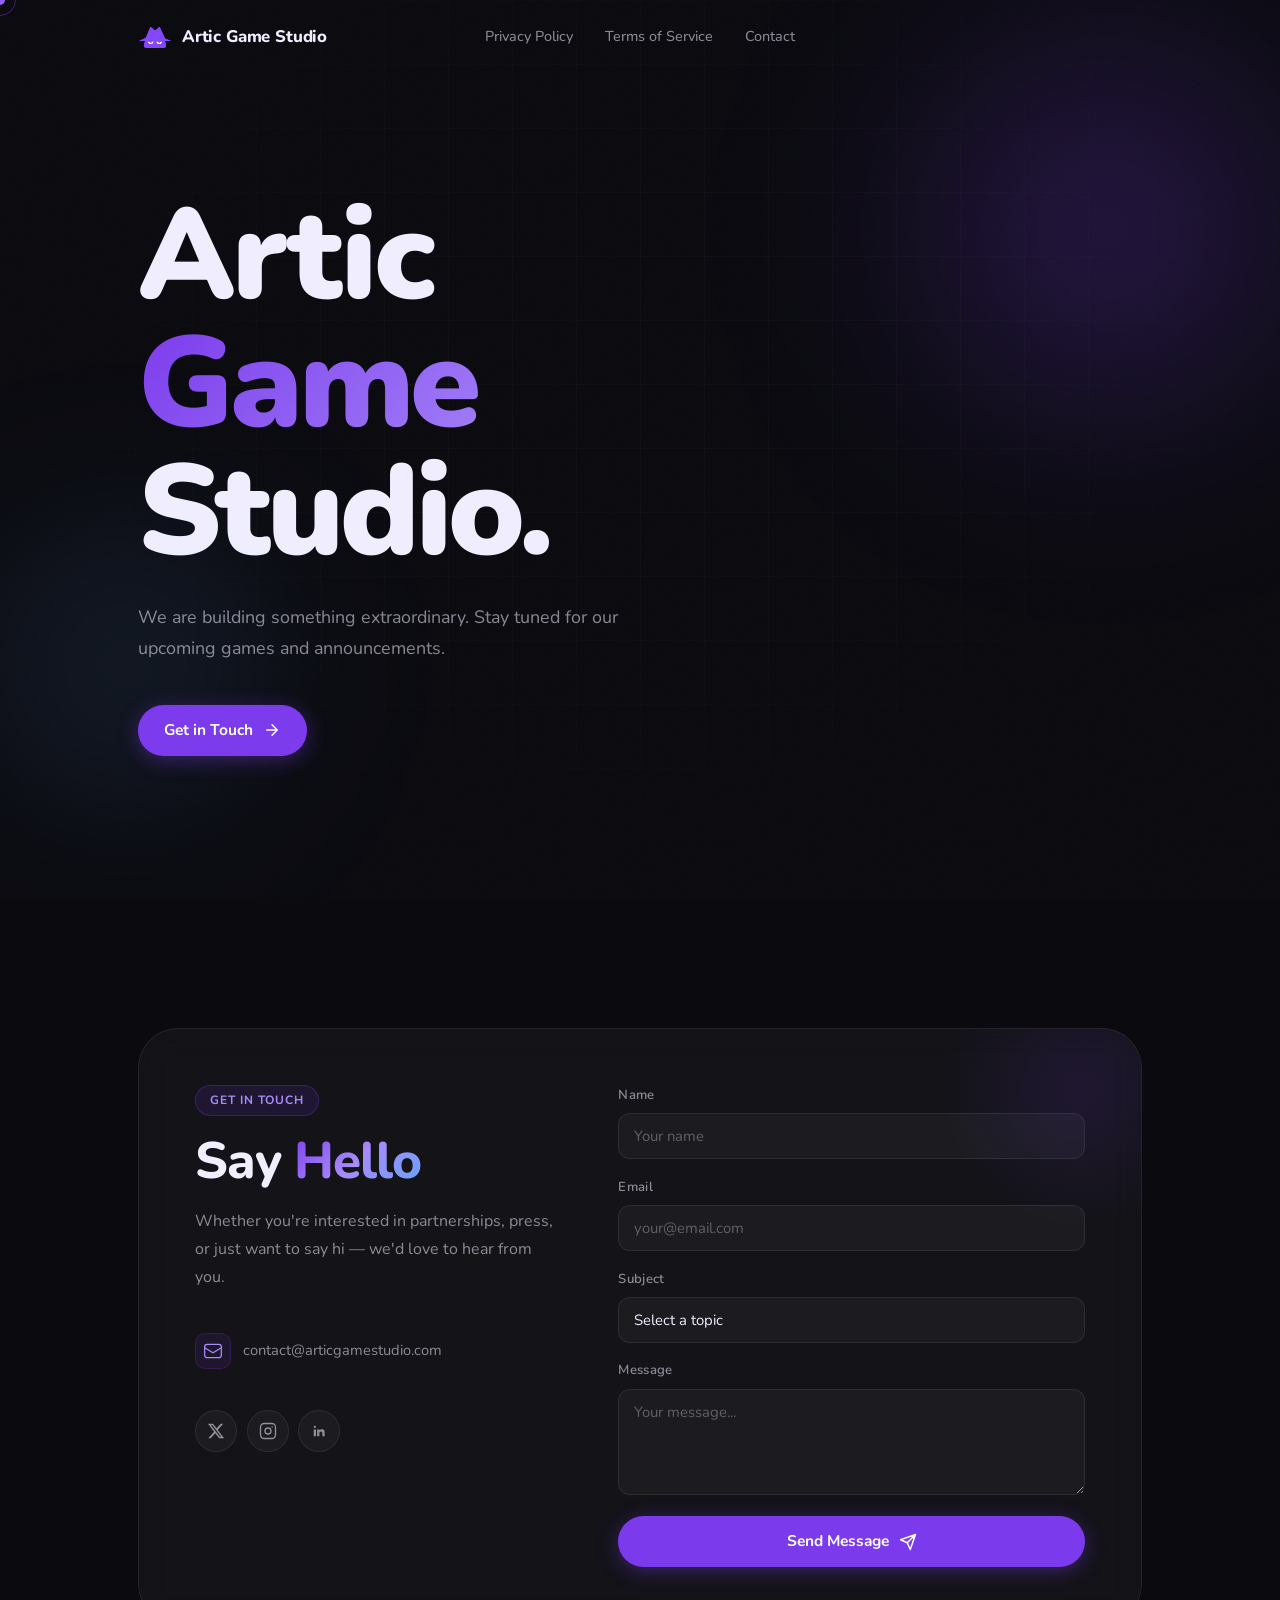
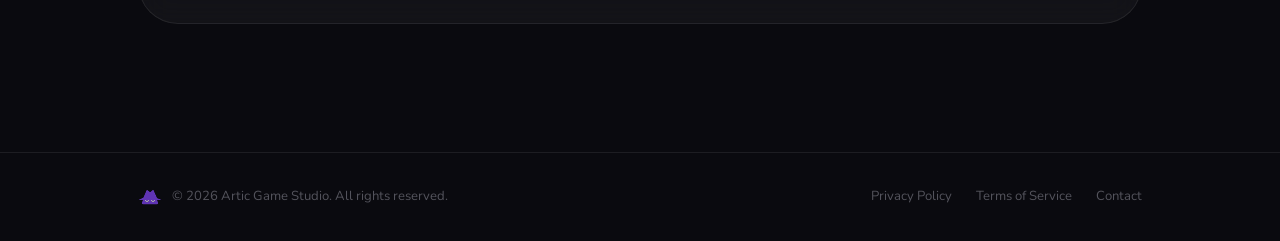
==== index.html @ 311f7f5f "Initial commit" ====
<!DOCTYPE html>
<html lang="en">
<head>
  <meta charset="UTF-8" />
  <meta name="viewport" content="width=device-width, initial-scale=1.0, maximum-scale=1.0" />
  <meta name="description" content="Artic Game Studio — Mobile gaming studio. Get in touch with us." />
  <meta name="theme-color" content="#0a0a0f" />
  <title>Artic Game Studio</title>
  <link rel="icon" type="image/svg+xml" href="logo.svg" />
  <link rel="preconnect" href="https://fonts.googleapis.com" />
  <link rel="preconnect" href="https://fonts.gstatic.com" crossorigin />
  <link href="https://fonts.googleapis.com/css2?family=Nunito:wght@400;500;600;700;800;900&display=swap" rel="stylesheet" />
  <link rel="stylesheet" href="styles.css" />
</head>
<body>

<div class="noise-overlay" aria-hidden="true"></div>
<div class="custom-cursor" id="cursor" aria-hidden="true"></div>
<div class="custom-cursor-follower" id="cursorFollower" aria-hidden="true"></div>

<!-- NAV -->
<nav class="nav" id="nav" role="navigation" aria-label="Main navigation">
  <div class="nav-inner">
    <a href="#" class="nav-logo" aria-label="Artic Game Studio">
      <img src="logo.svg" alt="Artic Game Studio Logo" class="nav-logo-img" />
      <span class="nav-logo-text">Artic Game Studio</span>
    </a>
    <div class="nav-center">
      <a href="privacy.html" class="nav-link" id="nav-privacy-link">Privacy Policy</a>
      <a href="terms.html" class="nav-link" id="nav-terms-link">Terms of Service</a>
      <a href="#contact" class="nav-link" id="nav-contact-link">Contact</a>
    </div>
  </div>
</nav>

<!-- HERO -->
<section class="hero" id="hero" aria-label="Hero">
  <div class="hero-bg" aria-hidden="true">
    <div class="orb orb-1"></div>
    <div class="orb orb-2"></div>
    <div class="grid-lines"></div>
  </div>
  <div class="hero-content">

    <h1 class="hero-title" id="hero-title">
      <span class="line">Artic</span>
      <span class="line gradient-text">Game</span>
      <span class="line">Studio.</span>
    </h1>
    <p class="hero-desc" id="hero-desc">
      We are building something extraordinary. Stay tuned for our upcoming games and announcements.
    </p>
    <div class="hero-actions" id="hero-actions">
      <a href="#contact" class="btn-primary" id="hero-contact-btn">
        <span>Get in Touch</span>
        <svg width="18" height="18" viewBox="0 0 24 24" fill="none" aria-hidden="true"><path d="M5 12H19M12 5l7 7-7 7" stroke="currentColor" stroke-width="2" stroke-linecap="round" stroke-linejoin="round"/></svg>
      </a>
    </div>
  </div>
</section>

<!-- CONTACT -->
<section class="contact-section" id="contact" aria-label="Contact">
  <div class="container">
    <div class="contact-glass reveal">
      <div class="contact-left">
        <div class="section-tag">Get in Touch</div>
        <h2 class="section-title">Say <span class="gradient-text">Hello</span></h2>
        <p class="contact-desc">
          Whether you're interested in partnerships, press, or just want to say hi — we'd love to hear from you.
        </p>
        <div class="contact-info">
          <a class="contact-item" href="mailto:contact@articgamestudio.com" id="contact-email">
            <span class="contact-icon" aria-hidden="true">
              <svg width="20" height="20" viewBox="0 0 24 24" fill="none"><rect x="2" y="4" width="20" height="16" rx="3" stroke="currentColor" stroke-width="1.5"/><path d="M2 8l10 6 10-6" stroke="currentColor" stroke-width="1.5" stroke-linecap="round"/></svg>
            </span>
            contact@articgamestudio.com
          </a>

        </div>
        <div class="social-links">
          <a href="#" class="social-btn" id="social-twitter" aria-label="X / Twitter">
            <svg width="18" height="18" viewBox="0 0 24 24" fill="currentColor"><path d="M18.244 2.25h3.308l-7.227 8.26 8.502 11.24H16.17l-5.214-6.817L4.99 21.75H1.68l7.73-8.835L1.254 2.25H8.08l4.713 6.231zm-1.161 17.52h1.833L7.084 4.126H5.117z"/></svg>
          </a>
          <a href="#" class="social-btn" id="social-instagram" aria-label="Instagram">
            <svg width="18" height="18" viewBox="0 0 24 24" fill="none" stroke="currentColor" stroke-width="1.8"><rect x="2" y="2" width="20" height="20" rx="5"/><circle cx="12" cy="12" r="4"/><circle cx="17.5" cy="6.5" r="1" fill="currentColor" stroke="none"/></svg>
          </a>
          <a href="#" class="social-btn" id="social-linkedin" aria-label="LinkedIn">
            <svg width="18" height="18" viewBox="0 0 24 24" fill="currentColor"><path d="M6.5 8a1.5 1.5 0 100-3 1.5 1.5 0 000 3zM5 10h3v9H5v-9zm5.5 0H13v1.3c.4-.7 1.4-1.5 3-1.5 3.2 0 3.5 2.1 3.5 4.8V19h-3v-4c0-1-.4-2.5-2-2.5-1.8 0-2 1.4-2 2.4V19h-3v-9z"/></svg>
          </a>
        </div>
      </div>

      <form class="contact-form" id="contactForm" novalidate>
        <div class="form-group">
          <label for="form-name">Name</label>
          <input type="text" id="form-name" name="name" placeholder="Your name" autocomplete="name" required />
        </div>
        <div class="form-group">
          <label for="form-email">Email</label>
          <input type="email" id="form-email" name="email" placeholder="your@email.com" autocomplete="email" required />
        </div>
        <div class="form-group">
          <label for="form-subject">Subject</label>
          <select id="form-subject" name="subject" required>
            <option value="">Select a topic</option>
            <option value="partnership">Partnership</option>
            <option value="press">Press & Media</option>
            <option value="careers">Careers</option>
            <option value="other">Other</option>
          </select>
        </div>
        <div class="form-group">
          <label for="form-message">Message</label>
          <textarea id="form-message" name="message" rows="4" placeholder="Your message..." required></textarea>
        </div>
        <button type="submit" class="btn-primary form-submit" id="form-submit-btn">
          <span>Send Message</span>
          <svg width="18" height="18" viewBox="0 0 24 24" fill="none" aria-hidden="true"><path d="M22 2L11 13M22 2L15 22l-4-9-9-4 20-7z" stroke="currentColor" stroke-width="2" stroke-linecap="round" stroke-linejoin="round"/></svg>
        </button>
        <div class="form-success" id="formSuccess" aria-live="polite" role="status">
          ✅ Message sent! We'll get back to you shortly.
        </div>
      </form>
    </div>
  </div>
</section>

<!-- FOOTER -->
<footer class="footer" role="contentinfo">
  <div class="container">
    <div class="footer-inner">
      <div class="footer-brand">
        <img src="logo.svg" alt="" class="footer-logo-img" aria-hidden="true" />
        <span>© 2026 Artic Game Studio. All rights reserved.</span>
      </div>
      <div class="footer-links">
        <a href="privacy.html" id="footer-privacy">Privacy Policy</a>
        <a href="terms.html" id="footer-terms">Terms of Service</a>
        <a href="#contact" id="footer-contact">Contact</a>
      </div>
    </div>
  </div>
</footer>

<script src="app.js"></script>
</body>
</html>
---- styles.css ----
/* =========================================
   ARTIC GAME STUDIO — MINIMAL 2026
   ========================================= */

:root {
  --purple-400: #a78bfa;
  --purple-500: #8b5cf6;
  --purple-600: #7c3aed;

  --bg-base:    #0a0a0f;
  --bg-surface: #111118;
  --bg-glass:   rgba(255,255,255,0.04);
  --bg-glass-border: rgba(255,255,255,0.08);

  --text-primary:   #f0eeff;
  --text-secondary: rgba(240,238,255,0.55);
  --text-muted:     rgba(240,238,255,0.32);

  --gradient-primary: linear-gradient(135deg, #7c3aed, #a78bfa, #60a5fa);

  --radius-sm:   12px;
  --radius-md:   20px;
  --radius-lg:   28px;
  --radius-xl:   40px;
  --radius-full: 9999px;

  --transition: 0.25s cubic-bezier(0.4, 0, 0.2, 1);

  --font-display: 'Nunito', sans-serif;
  --font-body:    'Nunito', sans-serif;
}

/* --- RESET --- */
*, *::before, *::after { box-sizing: border-box; margin: 0; padding: 0; }
html { scroll-behavior: smooth; -webkit-text-size-adjust: 100%; }
body {
  background: var(--bg-base);
  color: var(--text-primary);
  font-family: var(--font-body);
  line-height: 1.6;
  overflow-x: hidden;
  min-height: 100vh;
  opacity: 0;
  transition: opacity 0.4s ease;
}
body.loaded { opacity: 1; }
a { text-decoration: none; color: inherit; }
img { max-width: 100%; display: block; }
button { cursor: pointer; border: none; background: none; font: inherit; }

/* --- NOISE --- */
.noise-overlay {
  position: fixed; inset: 0; pointer-events: none; z-index: 1000;
  opacity: 0.025;
  background-image: url("data:image/svg+xml,%3Csvg viewBox='0 0 256 256' xmlns='http://www.w3.org/2000/svg'%3E%3Cfilter id='n'%3E%3CfeTurbulence type='fractalNoise' baseFrequency='0.9' numOctaves='4' stitchTiles='stitch'/%3E%3C/filter%3E%3Crect width='100%25' height='100%25' filter='url(%23n)'/%3E%3C/svg%3E");
  background-size: 256px 256px;
}

/* --- CURSOR --- */
@media (pointer: fine) {
  .custom-cursor {
    width: 10px; height: 10px;
    background: var(--purple-500); border-radius: 50%;
    position: fixed; pointer-events: none; z-index: 9999;
    transform: translate(-50%, -50%);
    transition: width .2s, height .2s;
    mix-blend-mode: screen;
  }
  .custom-cursor-follower {
    width: 32px; height: 32px;
    border: 1.5px solid rgba(124,58,237,0.45); border-radius: 50%;
    position: fixed; pointer-events: none; z-index: 9998;
    transform: translate(-50%, -50%);
    transition: all 0.1s ease;
  }
  body.cursor-hover .custom-cursor { width: 18px; height: 18px; }
  body.cursor-hover .custom-cursor-follower { width: 48px; height: 48px; border-color: var(--purple-400); }
}
@media (pointer: coarse) {
  .custom-cursor, .custom-cursor-follower { display: none; }
}

/* --- UTILITIES --- */
.container { max-width: 1100px; margin: 0 auto; padding: 0 clamp(1.25rem, 5vw, 3rem); }

.gradient-text {
  background: var(--gradient-primary);
  -webkit-background-clip: text; background-clip: text;
  -webkit-text-fill-color: transparent;
}

.section-tag {
  display: inline-flex; align-items: center; gap: 8px;
  padding: 5px 14px;
  background: rgba(124,58,237,0.12);
  border: 1px solid rgba(124,58,237,0.28);
  border-radius: var(--radius-full);
  font-size: 0.75rem; font-family: var(--font-body); font-weight: 700;
  letter-spacing: 0.08em; text-transform: uppercase; color: var(--purple-400);
  margin-bottom: 1rem;
}

.section-title {
  font-family: var(--font-display);
  font-size: clamp(2rem, 5vw, 3.2rem);
  font-weight: 800; line-height: 1.15;
  letter-spacing: -0.02em;
  margin-bottom: 1rem;
}

.reveal {
  opacity: 0; transform: translateY(32px);
  transition: opacity 0.7s ease, transform 0.7s ease;
}
.reveal.visible { opacity: 1; transform: translateY(0); }

/* --- BUTTONS --- */
.btn-primary {
  display: inline-flex; align-items: center; gap: 10px;
  padding: 13px 26px;
  background: var(--purple-600); color: #fff;
  border-radius: var(--radius-full);
  font-family: var(--font-display); font-weight: 700; font-size: 0.97rem;
  transition: all var(--transition);
  box-shadow: 0 4px 20px rgba(124,58,237,0.38);
  position: relative; overflow: hidden;
}
.btn-primary::before {
  content: ''; position: absolute; inset: 0;
  background: linear-gradient(135deg, rgba(255,255,255,0.12) 0%, transparent 60%);
  opacity: 0; transition: opacity var(--transition);
}
.btn-primary:hover {
  transform: translateY(-2px);
  box-shadow: 0 8px 28px rgba(124,58,237,0.52);
}
.btn-primary:hover::before { opacity: 1; }

/* =========================================
   NAVIGATION
   ========================================= */
.nav {
  position: fixed; top: 0; left: 0; right: 0; z-index: 500;
  transition: background 0.4s, border-color 0.4s;
}
.nav.scrolled {
  background: rgba(10,10,15,0.88);
  backdrop-filter: blur(24px); -webkit-backdrop-filter: blur(24px);
  border-bottom: 1px solid var(--bg-glass-border);
}
.nav-inner {
  max-width: 1100px; margin: 0 auto;
  padding: 1.25rem clamp(1.25rem, 5vw, 3rem);
  display: flex; align-items: center;
  position: relative;
}
.nav-logo { display: flex; align-items: center; gap: 10px; }
.nav-logo-img { width: 34px; height: 34px; }
.nav-logo-text {
  font-family: var(--font-display); font-weight: 800;
  font-size: 1.05rem; letter-spacing: -0.01em;
}
/* Links absolutely centered in the nav bar */
.nav-center {
  position: absolute;
  left: 50%; transform: translateX(-50%);
  display: flex; align-items: center; gap: 2rem;
}
.nav-link {
  font-size: 0.9rem; font-weight: 500; color: var(--text-secondary);
  transition: color var(--transition);
  position: relative; white-space: nowrap;
}
.nav-link::after {
  content: ''; position: absolute; bottom: -3px; left: 0;
  width: 0; height: 2px;
  background: var(--gradient-primary); border-radius: 2px;
  transition: width var(--transition);
}
.nav-link:hover { color: var(--text-primary); }
.nav-link:hover::after { width: 100%; }

@media (max-width: 640px) {
  .nav-center { gap: 1.1rem; }
  .nav-link { font-size: 0.78rem; }
  .nav-logo-text { display: none; }
}

/* =========================================
   HERO
   ========================================= */
.hero {
  min-height: 100svh;
  display: flex; align-items: center;
  position: relative; overflow: hidden;
  padding: 8rem 0 5rem;
}
.hero-bg { position: absolute; inset: 0; pointer-events: none; }

.orb {
  position: absolute; border-radius: 50%;
  filter: blur(90px); animation: float 9s ease-in-out infinite;
}
.orb-1 {
  width: clamp(280px, 45vw, 550px); height: clamp(280px, 45vw, 550px);
  background: radial-gradient(circle, rgba(124,58,237,0.3) 0%, transparent 70%);
  top: -5%; right: -8%;
}
.orb-2 {
  width: clamp(200px, 30vw, 380px); height: clamp(200px, 30vw, 380px);
  background: radial-gradient(circle, rgba(96,165,250,0.18) 0%, transparent 70%);
  bottom: 5%; left: -5%; animation-delay: -4s;
}
.grid-lines {
  position: absolute; inset: 0;
  background-image:
    linear-gradient(rgba(255,255,255,0.022) 1px, transparent 1px),
    linear-gradient(90deg, rgba(255,255,255,0.022) 1px, transparent 1px);
  background-size: 64px 64px;
  mask-image: radial-gradient(ellipse at 50% 40%, black 25%, transparent 75%);
}
@keyframes float {
  0%, 100% { transform: translateY(0) scale(1); }
  50% { transform: translateY(-28px) scale(1.04); }
}

.hero-content {
  position: relative; z-index: 2;
  width: 100%; max-width: 1100px; margin: 0 auto;
  padding: 0 clamp(1.25rem, 5vw, 3rem);
}

.hero-badge {
  display: inline-flex; align-items: center; gap: 9px;
  padding: 7px 16px;
  background: rgba(124,58,237,0.1);
  border: 1px solid rgba(124,58,237,0.22);
  border-radius: var(--radius-full);
  font-size: 0.8rem; font-weight: 600; color: var(--purple-400);
  letter-spacing: 0.05em; margin-bottom: 2rem;
  opacity: 0; transform: translateY(16px);
  animation: fadeUp 0.7s ease 0.2s forwards;
}
.badge-dot {
  width: 7px; height: 7px; background: var(--purple-400);
  border-radius: 50%; animation: pulse 2.2s ease infinite;
}
@keyframes pulse {
  0%, 100% { opacity: 1; transform: scale(1); }
  50% { opacity: 0.4; transform: scale(1.4); }
}

.hero-title {
  font-family: var(--font-display);
  font-size: clamp(3.8rem, 11vw, 8rem);
  font-weight: 900; line-height: 1.0;
  letter-spacing: -0.03em;
  margin-bottom: 1.6rem;
  display: flex; flex-direction: column;
}
.hero-title .line {
  display: block; opacity: 0; transform: translateY(36px);
}
.hero-title .line:nth-child(1) { animation: fadeUp 0.7s ease 0.35s forwards; }
.hero-title .line:nth-child(2) { animation: fadeUp 0.7s ease 0.5s forwards; }
.hero-title .line:nth-child(3) { animation: fadeUp 0.7s ease 0.65s forwards; }

.hero-desc {
  max-width: 500px; color: var(--text-secondary);
  font-size: clamp(0.95rem, 2.3vw, 1.12rem); line-height: 1.75;
  margin-bottom: 2.5rem;
  opacity: 0; transform: translateY(16px);
  animation: fadeUp 0.7s ease 0.8s forwards;
}

.hero-actions {
  opacity: 0; transform: translateY(16px);
  animation: fadeUp 0.7s ease 0.95s forwards;
}

@keyframes fadeUp { to { opacity: 1; transform: translateY(0); } }

/* =========================================
   CONTACT
   ========================================= */
.contact-section { padding: clamp(5rem, 10vw, 8rem) 0; }

.contact-glass {
  background: var(--bg-glass);
  border: 1px solid var(--bg-glass-border);
  border-radius: var(--radius-xl);
  padding: clamp(2rem, 5vw, 3.5rem);
  display: grid;
  grid-template-columns: 1fr 1.3fr;
  gap: clamp(2.5rem, 5vw, 4.5rem);
  backdrop-filter: blur(16px); -webkit-backdrop-filter: blur(16px);
  position: relative; overflow: hidden;
}
.contact-glass::before {
  content: ''; position: absolute; top: -80px; right: -80px;
  width: 280px; height: 280px;
  background: radial-gradient(circle, rgba(124,58,237,0.12), transparent 70%);
  pointer-events: none;
}

.contact-desc {
  color: var(--text-secondary);
  font-size: clamp(0.9rem, 2vw, 1rem);
  line-height: 1.75; margin-bottom: 2rem; margin-top: 0.5rem;
}

.contact-info { display: flex; flex-direction: column; gap: 0.85rem; margin-bottom: 2rem; }
.contact-item {
  display: flex; align-items: center; gap: 0.75rem;
  color: var(--text-secondary); font-size: 0.92rem;
  transition: color var(--transition);
  padding: 0.6rem 0;
}
.contact-item:hover { color: var(--purple-400); }
.contact-icon {
  display: flex; align-items: center; justify-content: center;
  width: 36px; height: 36px; flex-shrink: 0;
  background: rgba(124,58,237,0.1);
  border: 1px solid rgba(124,58,237,0.2);
  border-radius: 10px; color: var(--purple-400);
  transition: all var(--transition);
}
.contact-item:hover .contact-icon {
  background: rgba(124,58,237,0.2);
  border-color: rgba(124,58,237,0.4);
}

.social-links { display: flex; gap: 0.6rem; }
.social-btn {
  width: 42px; height: 42px; border-radius: 50%;
  background: var(--bg-glass);
  border: 1px solid var(--bg-glass-border);
  display: flex; align-items: center; justify-content: center;
  color: var(--text-secondary);
  transition: all var(--transition);
}
.social-btn:hover {
  background: rgba(124,58,237,0.12);
  border-color: rgba(124,58,237,0.35);
  color: var(--purple-400);
  transform: translateY(-2px);
}

/* Form */
.contact-form { display: flex; flex-direction: column; gap: 1.1rem; }
.form-group { display: flex; flex-direction: column; gap: 0.45rem; }
.form-group label {
  font-size: 0.82rem; font-weight: 600;
  color: var(--text-secondary); letter-spacing: 0.03em;
}
.form-group input,
.form-group select,
.form-group textarea {
  background: rgba(255,255,255,0.04);
  border: 1px solid var(--bg-glass-border);
  border-radius: var(--radius-sm);
  padding: 12px 15px; color: var(--text-primary);
  font-family: var(--font-body); font-size: 0.93rem;
  transition: all var(--transition);
  outline: none; appearance: none; -webkit-appearance: none;
}
.form-group input::placeholder,
.form-group textarea::placeholder { color: var(--text-muted); }
.form-group input:focus,
.form-group select:focus,
.form-group textarea:focus {
  border-color: var(--purple-500);
  background: rgba(124,58,237,0.06);
  box-shadow: 0 0 0 3px rgba(124,58,237,0.14);
}
.form-group select option { background: #111118; color: var(--text-primary); }
.form-group textarea { resize: vertical; min-height: 105px; }
.form-submit { width: 100%; justify-content: center; margin-top: 0.25rem; }
.form-success {
  display: none; text-align: center; padding: 11px;
  background: rgba(5,150,105,0.1);
  border: 1px solid rgba(5,150,105,0.28);
  border-radius: var(--radius-sm);
  font-size: 0.88rem; color: #34d399;
}
.form-success.show { display: block; }
.field-error { border-color: #ef4444 !important; }

/* =========================================
   FOOTER
   ========================================= */
.footer {
  background: var(--bg-base);
  border-top: 1px solid var(--bg-glass-border);
  padding: 2rem 0;
}
.footer-inner {
  display: flex; align-items: center;
  justify-content: space-between; flex-wrap: wrap; gap: 1rem;
}
.footer-brand {
  display: flex; align-items: center; gap: 10px;
}
.footer-logo-img { width: 24px; height: 24px; opacity: 0.7; }
.footer-brand span {
  font-size: 0.82rem; color: var(--text-muted);
}
.footer-links { display: flex; gap: 1.5rem; flex-wrap: wrap; }
.footer-links a {
  font-size: 0.82rem; color: var(--text-muted);
  transition: color var(--transition);
}
.footer-links a:hover { color: var(--text-secondary); }

/* =========================================
   RESPONSIVE
   ========================================= */
@media (max-width: 768px) {
  .contact-glass {
    grid-template-columns: 1fr;
    gap: 2.5rem;
    border-radius: var(--radius-lg);
  }
  .footer-inner { flex-direction: column; align-items: flex-start; }
}

@media (max-width: 480px) {
  .hero-title { font-size: clamp(3rem, 14vw, 4.5rem); }
  .contact-glass { padding: 1.75rem; border-radius: var(--radius-md); }
}
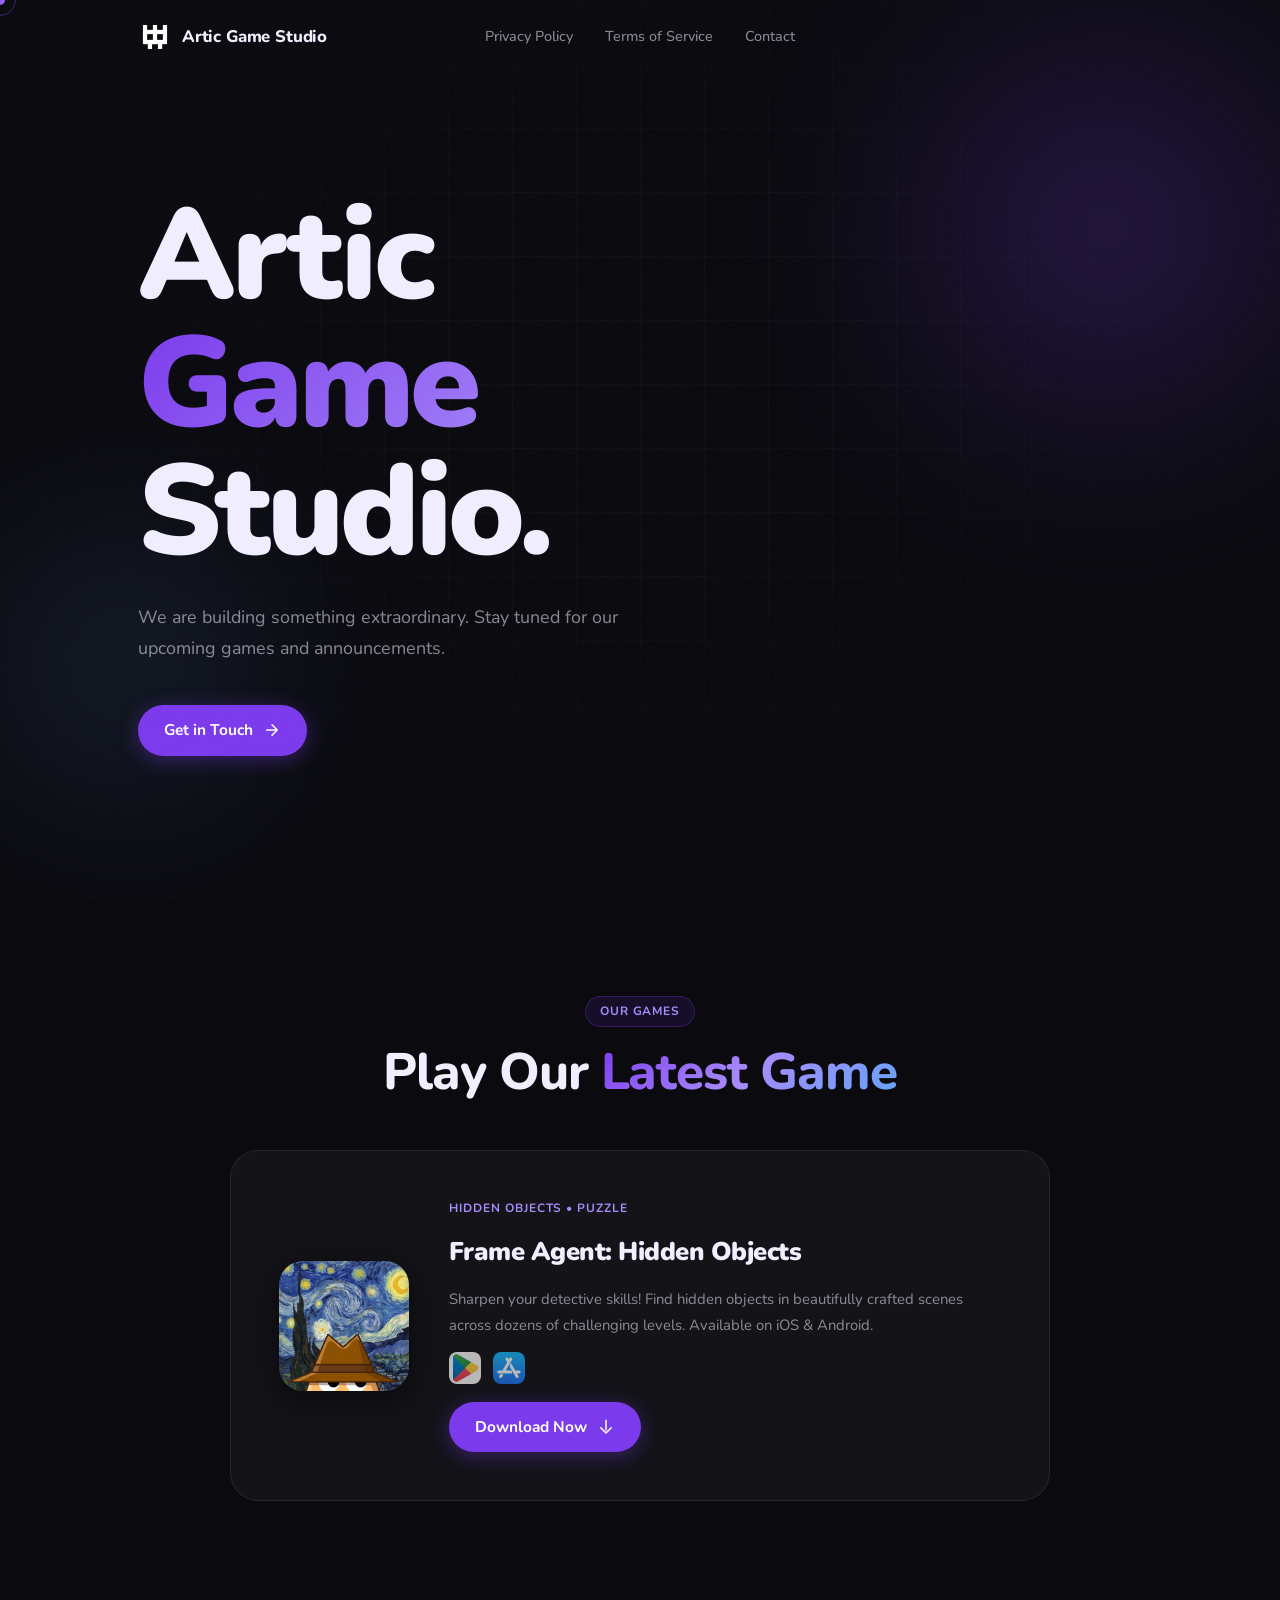
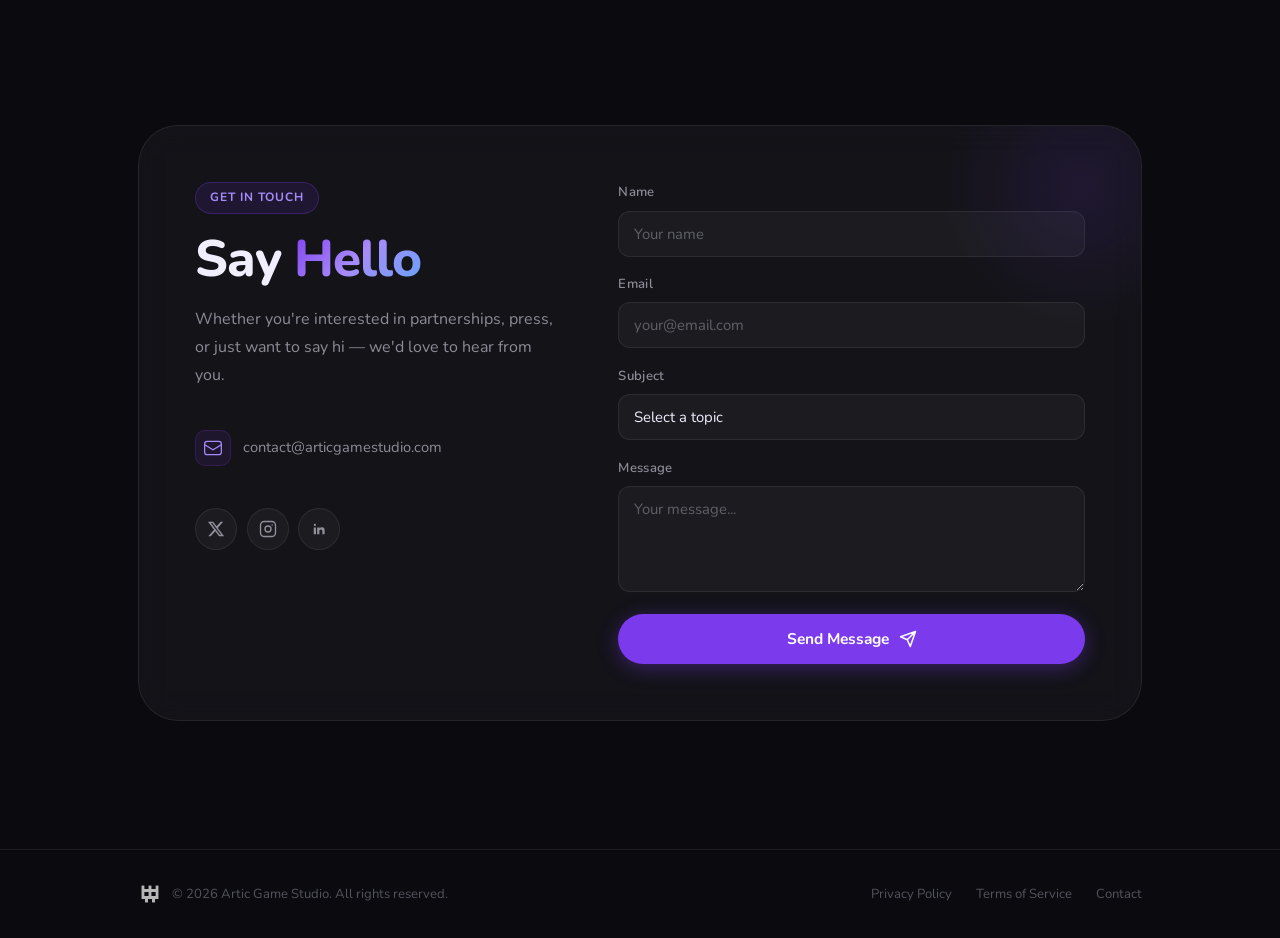
==== commit adcc8802: "feat: add games section to homepage with store download link" ====
--- a/index.html
+++ b/index.html
@@ -55,6 +55,38 @@
         <span>Get in Touch</span>
         <svg width="18" height="18" viewBox="0 0 24 24" fill="none" aria-hidden="true"><path d="M5 12H19M12 5l7 7-7 7" stroke="currentColor" stroke-width="2" stroke-linecap="round" stroke-linejoin="round"/></svg>
       </a>
+    </div>
+  </div>
+</section>
+
+<!-- GAMES -->
+<section class="games-section" id="games" aria-label="Our Games">
+  <div class="container">
+    <div class="section-header reveal" style="text-align:center;margin-bottom:3rem;">
+      <div class="section-tag">Our Games</div>
+      <h2 class="section-title">Play Our <span class="gradient-text">Latest Game</span></h2>
+    </div>
+    <div class="game-card reveal" id="game-card-frameagent">
+      <div class="game-card-inner">
+        <div class="game-card-icon-wrap">
+          <img src="images/frameagent-icon.jpg" alt="Frame Agent: Hidden Objects" class="game-card-icon" />
+        </div>
+        <div class="game-card-info">
+          <div class="game-card-tag">Hidden Objects &bull; Puzzle</div>
+          <h3 class="game-card-title">Frame Agent: Hidden Objects</h3>
+          <p class="game-card-desc">
+            Sharpen your detective skills! Find hidden objects in beautifully crafted scenes across dozens of challenging levels. Available on iOS &amp; Android.
+          </p>
+          <div class="game-card-store-badges">
+            <img src="images/googleplay-badge.jpg" alt="Google Play" class="game-store-mini-badge" />
+            <img src="images/appstore-badge.png" alt="App Store" class="game-store-mini-badge" />
+          </div>
+          <a href="frameagentstores.html" class="btn-primary game-card-btn" id="game-card-download-btn">
+            <span>Download Now</span>
+            <svg width="18" height="18" viewBox="0 0 24 24" fill="none" aria-hidden="true"><path d="M12 3v13M5 13l7 7 7-7" stroke="currentColor" stroke-width="2" stroke-linecap="round" stroke-linejoin="round"/></svg>
+          </a>
+        </div>
+      </div>
     </div>
   </div>
 </section>
--- a/styles.css
+++ b/styles.css
@@ -428,3 +428,97 @@
   .hero-title { font-size: clamp(3rem, 14vw, 4.5rem); }
   .contact-glass { padding: 1.75rem; border-radius: var(--radius-md); }
 }
+
+/* =========================================
+   GAMES SECTION
+   ========================================= */
+.games-section {
+  padding: 6rem 0;
+}
+.game-card {
+  max-width: 820px;
+  margin: 0 auto;
+  background: var(--bg-glass);
+  border: 1px solid var(--bg-glass-border);
+  border-radius: var(--radius-lg);
+  padding: clamp(2rem, 5vw, 3rem);
+  transition: border-color var(--transition), box-shadow var(--transition);
+}
+.game-card:hover {
+  border-color: rgba(124,58,237,0.35);
+  box-shadow: 0 20px 60px rgba(124,58,237,0.12);
+}
+.game-card-inner {
+  display: flex;
+  gap: 2.5rem;
+  align-items: center;
+}
+.game-card-icon-wrap {
+  flex-shrink: 0;
+}
+.game-card-icon {
+  width: 130px;
+  height: 130px;
+  border-radius: 24px;
+  object-fit: cover;
+  box-shadow: 0 8px 32px rgba(0,0,0,0.5);
+}
+.game-card-info {
+  display: flex;
+  flex-direction: column;
+  gap: 0.85rem;
+}
+.game-card-tag {
+  font-size: 0.75rem;
+  font-weight: 700;
+  letter-spacing: 0.08em;
+  text-transform: uppercase;
+  color: var(--purple-400);
+}
+.game-card-title {
+  font-family: var(--font-display);
+  font-size: clamp(1.25rem, 3vw, 1.6rem);
+  font-weight: 900;
+  letter-spacing: -0.02em;
+  color: var(--text-primary);
+}
+.game-card-desc {
+  font-size: 0.93rem;
+  color: var(--text-secondary);
+  line-height: 1.75;
+}
+.game-card-store-badges {
+  display: flex;
+  align-items: center;
+  gap: 0.75rem;
+  flex-wrap: wrap;
+}
+.game-store-mini-badge {
+  height: 32px;
+  width: auto;
+  border-radius: 8px;
+  opacity: 0.7;
+  transition: opacity var(--transition);
+}
+.game-card:hover .game-store-mini-badge {
+  opacity: 1;
+}
+.game-card-btn {
+  align-self: flex-start;
+  margin-top: 0.25rem;
+}
+@media (max-width: 600px) {
+  .game-card-inner {
+    flex-direction: column;
+    align-items: flex-start;
+    gap: 1.5rem;
+  }
+  .game-card-icon {
+    width: 90px;
+    height: 90px;
+  }
+  .game-card-btn {
+    align-self: stretch;
+    justify-content: center;
+  }
+}
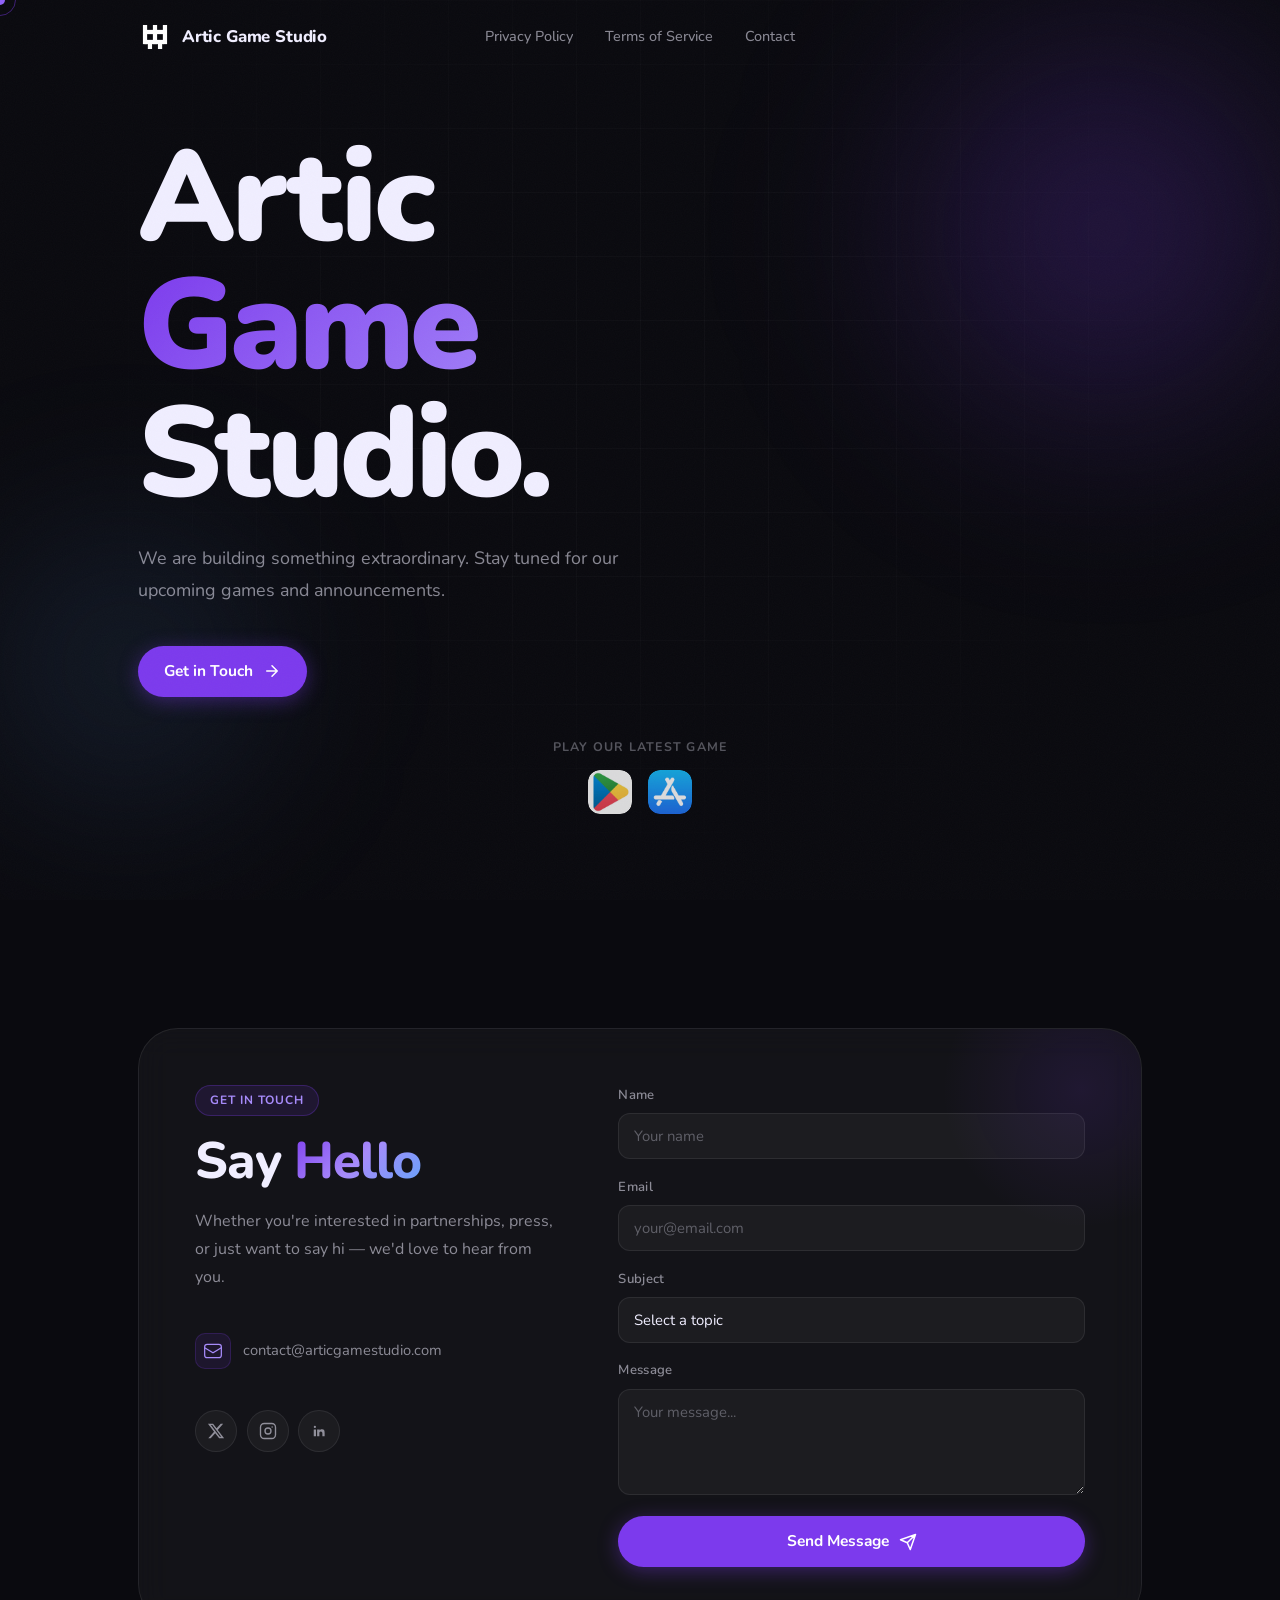
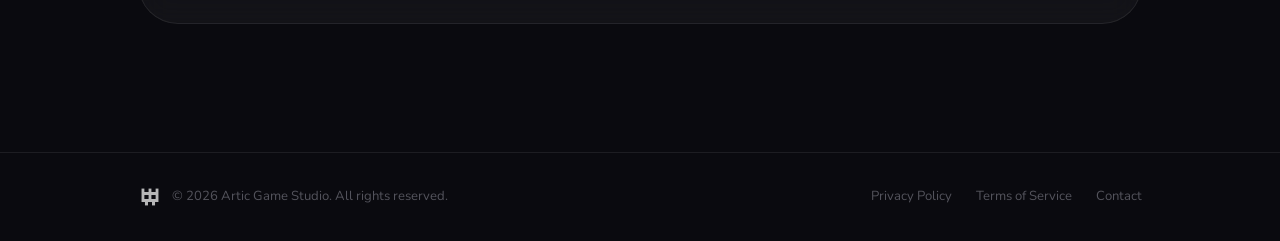
==== commit 48426445: "feat: move store download badges directly into hero section" ====
--- a/index.html
+++ b/index.html
@@ -56,40 +56,20 @@
         <svg width="18" height="18" viewBox="0 0 24 24" fill="none" aria-hidden="true"><path d="M5 12H19M12 5l7 7-7 7" stroke="currentColor" stroke-width="2" stroke-linecap="round" stroke-linejoin="round"/></svg>
       </a>
     </div>
-  </div>
-</section>
-
-<!-- GAMES -->
-<section class="games-section" id="games" aria-label="Our Games">
-  <div class="container">
-    <div class="section-header reveal" style="text-align:center;margin-bottom:3rem;">
-      <div class="section-tag">Our Games</div>
-      <h2 class="section-title">Play Our <span class="gradient-text">Latest Game</span></h2>
-    </div>
-    <div class="game-card reveal" id="game-card-frameagent">
-      <div class="game-card-inner">
-        <div class="game-card-icon-wrap">
-          <img src="images/frameagent-icon.jpg" alt="Frame Agent: Hidden Objects" class="game-card-icon" />
-        </div>
-        <div class="game-card-info">
-          <div class="game-card-tag">Hidden Objects &bull; Puzzle</div>
-          <h3 class="game-card-title">Frame Agent: Hidden Objects</h3>
-          <p class="game-card-desc">
-            Sharpen your detective skills! Find hidden objects in beautifully crafted scenes across dozens of challenging levels. Available on iOS &amp; Android.
-          </p>
-          <div class="game-card-store-badges">
-            <img src="images/googleplay-badge.jpg" alt="Google Play" class="game-store-mini-badge" />
-            <img src="images/appstore-badge.png" alt="App Store" class="game-store-mini-badge" />
-          </div>
-          <a href="frameagentstores.html" class="btn-primary game-card-btn" id="game-card-download-btn">
-            <span>Download Now</span>
-            <svg width="18" height="18" viewBox="0 0 24 24" fill="none" aria-hidden="true"><path d="M12 3v13M5 13l7 7 7-7" stroke="currentColor" stroke-width="2" stroke-linecap="round" stroke-linejoin="round"/></svg>
-          </a>
-        </div>
+    <div class="hero-store-links" id="hero-store-links" aria-label="Download our game">
+      <p class="hero-store-label">Play our latest game</p>
+      <div class="hero-store-badges">
+        <a href="frameagentstores.html" id="hero-googleplay-btn" class="hero-store-badge" aria-label="Get on Google Play">
+          <img src="images/googleplay-badge.jpg" alt="Get it on Google Play" />
+        </a>
+        <a href="frameagentstores.html" id="hero-appstore-btn" class="hero-store-badge" aria-label="Get on App Store">
+          <img src="images/appstore-badge.png" alt="Download on the App Store" />
+        </a>
       </div>
     </div>
   </div>
 </section>
+
 
 <!-- CONTACT -->
 <section class="contact-section" id="contact" aria-label="Contact">
--- a/styles.css
+++ b/styles.css
@@ -522,3 +522,49 @@
     justify-content: center;
   }
 }
+
+/* =========================================
+   HERO STORE BADGES
+   ========================================= */
+.hero-store-links {
+  margin-top: 2.5rem;
+  display: flex;
+  flex-direction: column;
+  align-items: center;
+  gap: 0.85rem;
+}
+.hero-store-label {
+  font-size: 0.78rem;
+  font-weight: 700;
+  letter-spacing: 0.1em;
+  text-transform: uppercase;
+  color: var(--text-muted);
+}
+.hero-store-badges {
+  display: flex;
+  align-items: center;
+  gap: 1rem;
+  flex-wrap: wrap;
+  justify-content: center;
+}
+.hero-store-badge {
+  display: block;
+  border-radius: 12px;
+  overflow: hidden;
+  transition: transform var(--transition), box-shadow var(--transition), opacity var(--transition);
+  opacity: 0.85;
+}
+.hero-store-badge img {
+  height: 44px;
+  width: auto;
+  display: block;
+  border-radius: 12px;
+}
+.hero-store-badge:hover {
+  opacity: 1;
+  transform: translateY(-3px);
+  box-shadow: 0 10px 30px rgba(124,58,237,0.25);
+}
+@media (max-width: 480px) {
+  .hero-store-badge img { height: 38px; }
+}
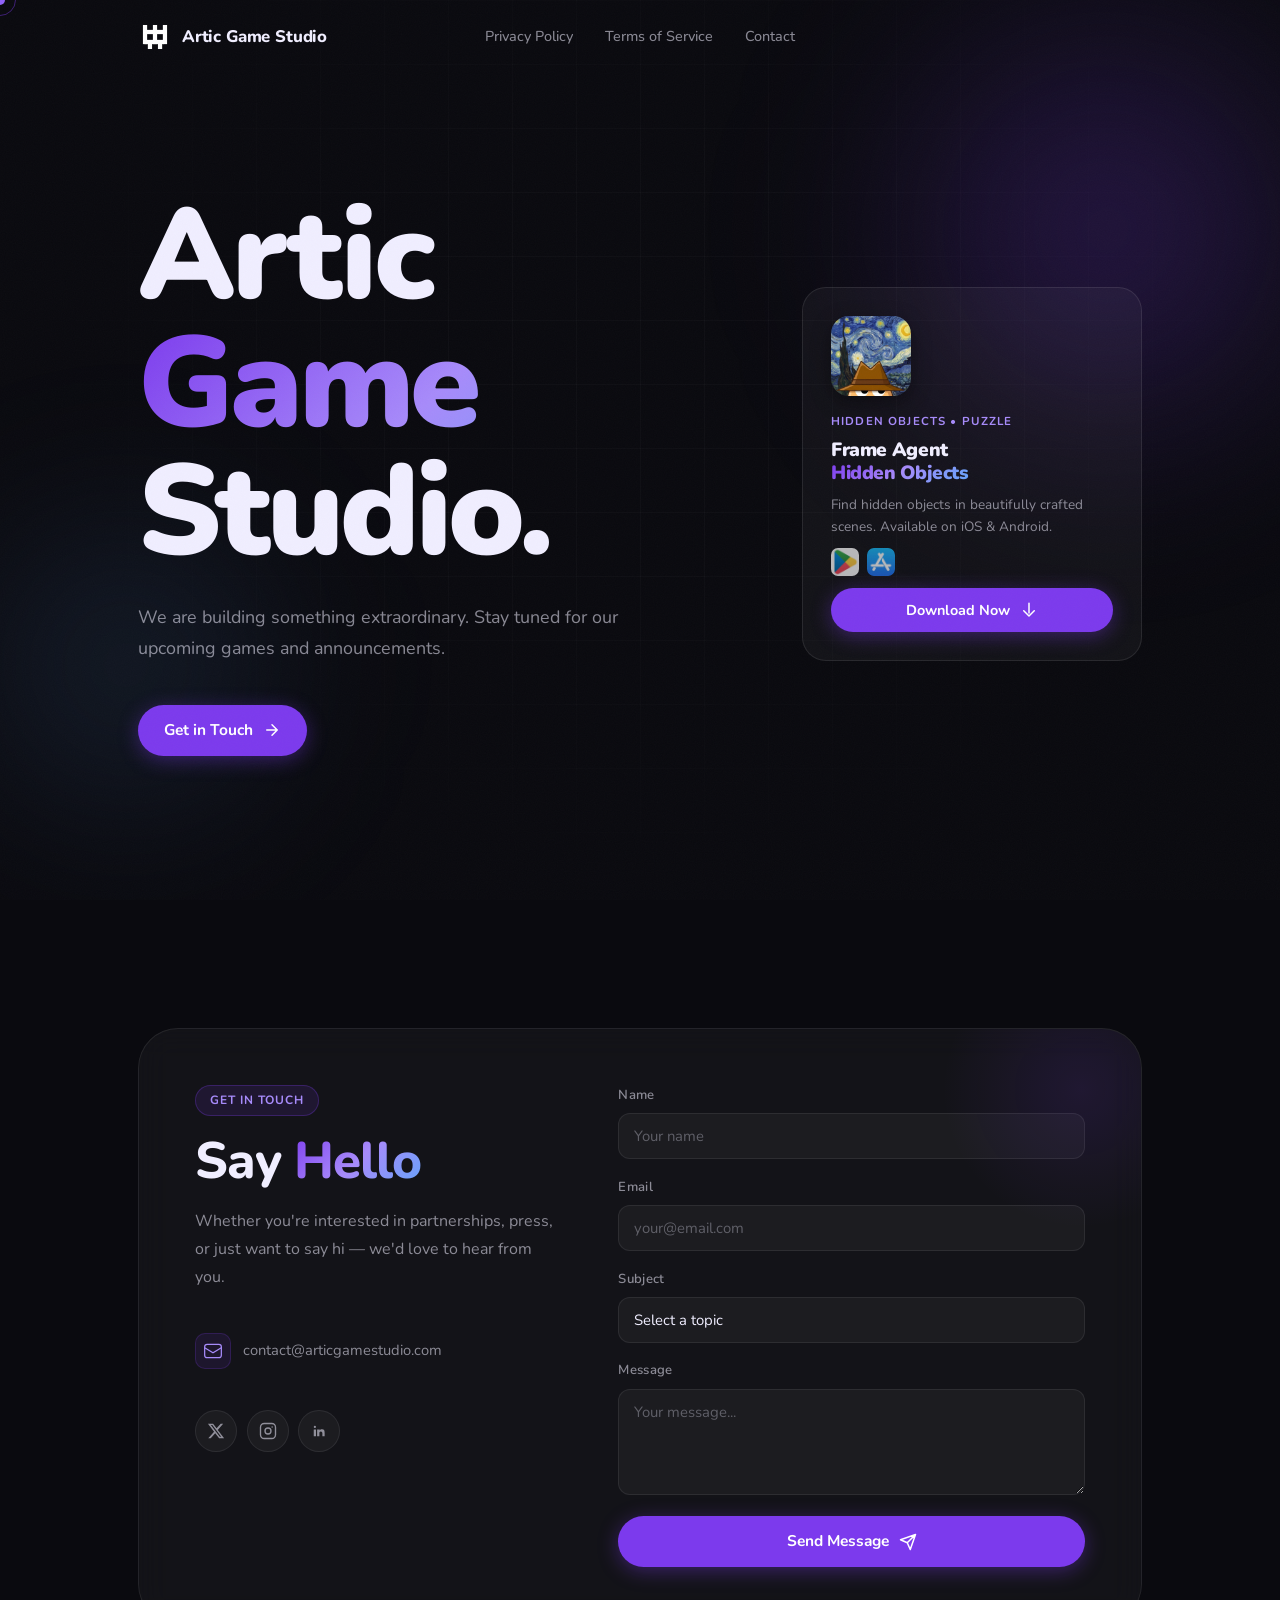
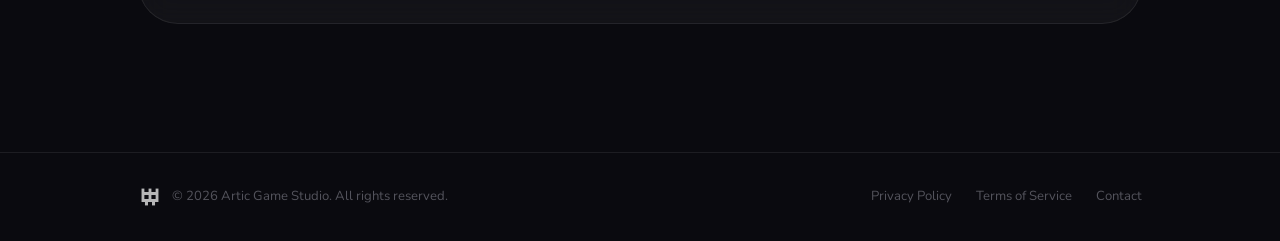
==== commit d8ea673b: "feat: place game card inside hero section with split layout" ====
--- a/index.html
+++ b/index.html
@@ -40,33 +40,46 @@
     <div class="orb orb-2"></div>
     <div class="grid-lines"></div>
   </div>
-  <div class="hero-content">
+  <div class="hero-content hero-content--split">
 
-    <h1 class="hero-title" id="hero-title">
-      <span class="line">Artic</span>
-      <span class="line gradient-text">Game</span>
-      <span class="line">Studio.</span>
-    </h1>
-    <p class="hero-desc" id="hero-desc">
-      We are building something extraordinary. Stay tuned for our upcoming games and announcements.
-    </p>
-    <div class="hero-actions" id="hero-actions">
-      <a href="#contact" class="btn-primary" id="hero-contact-btn">
-        <span>Get in Touch</span>
-        <svg width="18" height="18" viewBox="0 0 24 24" fill="none" aria-hidden="true"><path d="M5 12H19M12 5l7 7-7 7" stroke="currentColor" stroke-width="2" stroke-linecap="round" stroke-linejoin="round"/></svg>
-      </a>
-    </div>
-    <div class="hero-store-links" id="hero-store-links" aria-label="Download our game">
-      <p class="hero-store-label">Play our latest game</p>
-      <div class="hero-store-badges">
-        <a href="frameagentstores.html" id="hero-googleplay-btn" class="hero-store-badge" aria-label="Get on Google Play">
-          <img src="images/googleplay-badge.jpg" alt="Get it on Google Play" />
-        </a>
-        <a href="frameagentstores.html" id="hero-appstore-btn" class="hero-store-badge" aria-label="Get on App Store">
-          <img src="images/appstore-badge.png" alt="Download on the App Store" />
+    <!-- Left: Studio intro -->
+    <div class="hero-left" id="hero-left">
+      <h1 class="hero-title" id="hero-title">
+        <span class="line">Artic</span>
+        <span class="line gradient-text">Game</span>
+        <span class="line">Studio.</span>
+      </h1>
+      <p class="hero-desc" id="hero-desc">
+        We are building something extraordinary. Stay tuned for our upcoming games and announcements.
+      </p>
+      <div class="hero-actions" id="hero-actions">
+        <a href="#contact" class="btn-primary" id="hero-contact-btn">
+          <span>Get in Touch</span>
+          <svg width="18" height="18" viewBox="0 0 24 24" fill="none" aria-hidden="true"><path d="M5 12H19M12 5l7 7-7 7" stroke="currentColor" stroke-width="2" stroke-linecap="round" stroke-linejoin="round"/></svg>
         </a>
       </div>
     </div>
+
+    <!-- Right: Game card -->
+    <div class="hero-game-card" id="hero-game-card">
+      <div class="hero-game-card-inner">
+        <img src="images/frameagent-icon.jpg" alt="Frame Agent: Hidden Objects" class="hero-game-icon" />
+        <div class="hero-game-info">
+          <div class="hero-game-tag">Hidden Objects &bull; Puzzle</div>
+          <h2 class="hero-game-title">Frame Agent<br><span class="gradient-text">Hidden Objects</span></h2>
+          <p class="hero-game-desc">Find hidden objects in beautifully crafted scenes. Available on iOS &amp; Android.</p>
+          <div class="hero-game-badges">
+            <img src="images/googleplay-badge.jpg" alt="Google Play" class="hero-game-badge-img" />
+            <img src="images/appstore-badge.png" alt="App Store" class="hero-game-badge-img" />
+          </div>
+          <a href="frameagentstores.html" class="btn-primary hero-game-dl-btn" id="hero-game-download-btn">
+            <span>Download Now</span>
+            <svg width="18" height="18" viewBox="0 0 24 24" fill="none" aria-hidden="true"><path d="M12 3v13M5 13l7 7 7-7" stroke="currentColor" stroke-width="2" stroke-linecap="round" stroke-linejoin="round"/></svg>
+          </a>
+        </div>
+      </div>
+    </div>
+
   </div>
 </section>
 
--- a/styles.css
+++ b/styles.css
@@ -228,7 +228,20 @@
   position: relative; z-index: 2;
   width: 100%; max-width: 1100px; margin: 0 auto;
   padding: 0 clamp(1.25rem, 5vw, 3rem);
-}
+  display: flex;
+  flex-direction: column;
+}
+.hero-content--split {
+  flex-direction: row;
+  align-items: center;
+  justify-content: space-between;
+  gap: 3rem;
+}
+.hero-left {
+  flex: 1 1 0;
+  min-width: 0;
+}
+
 
 .hero-badge {
   display: inline-flex; align-items: center; gap: 9px;
@@ -281,6 +294,102 @@
 @keyframes fadeUp { to { opacity: 1; transform: translateY(0); } }
 
 /* =========================================
+   HERO GAME CARD
+   ========================================= */
+.hero-game-card {
+  flex: 0 0 340px;
+  width: 340px;
+  background: rgba(255,255,255,0.04);
+  border: 1px solid rgba(255,255,255,0.09);
+  border-radius: 24px;
+  padding: 1.75rem;
+  transition: border-color 0.3s, box-shadow 0.3s;
+  opacity: 0;
+  transform: translateY(20px);
+  animation: fadeUp 0.7s ease 1.1s forwards;
+}
+.hero-game-card:hover {
+  border-color: rgba(124,58,237,0.4);
+  box-shadow: 0 20px 60px rgba(124,58,237,0.15);
+}
+.hero-game-card-inner {
+  display: flex;
+  flex-direction: column;
+  gap: 1rem;
+}
+.hero-game-icon {
+  width: 80px;
+  height: 80px;
+  border-radius: 18px;
+  object-fit: cover;
+  box-shadow: 0 6px 20px rgba(0,0,0,0.4);
+}
+.hero-game-info {
+  display: flex;
+  flex-direction: column;
+  gap: 0.55rem;
+}
+.hero-game-tag {
+  font-size: 0.72rem;
+  font-weight: 700;
+  letter-spacing: 0.1em;
+  text-transform: uppercase;
+  color: var(--purple-400);
+}
+.hero-game-title {
+  font-family: var(--font-display);
+  font-size: 1.2rem;
+  font-weight: 900;
+  line-height: 1.2;
+  letter-spacing: -0.02em;
+  color: var(--text-primary);
+}
+.hero-game-desc {
+  font-size: 0.85rem;
+  color: var(--text-secondary);
+  line-height: 1.65;
+}
+.hero-game-badges {
+  display: flex;
+  align-items: center;
+  gap: 0.5rem;
+  flex-wrap: wrap;
+}
+.hero-game-badge-img {
+  height: 28px;
+  width: auto;
+  border-radius: 7px;
+  opacity: 0.7;
+  transition: opacity 0.25s;
+}
+.hero-game-card:hover .hero-game-badge-img {
+  opacity: 1;
+}
+.hero-game-dl-btn {
+  margin-top: 0.25rem;
+  font-size: 0.9rem;
+  padding: 0.65rem 1.2rem;
+  justify-content: center;
+}
+@media (max-width: 900px) {
+  .hero-content--split {
+    flex-direction: column;
+    align-items: flex-start;
+  }
+  .hero-game-card {
+    flex: none;
+    width: 100%;
+    max-width: 420px;
+  }
+}
+@media (max-width: 480px) {
+  .hero-game-card {
+    max-width: 100%;
+  }
+}
+
+
+/* =========================================
    CONTACT
    ========================================= */
 .contact-section { padding: clamp(5rem, 10vw, 8rem) 0; }
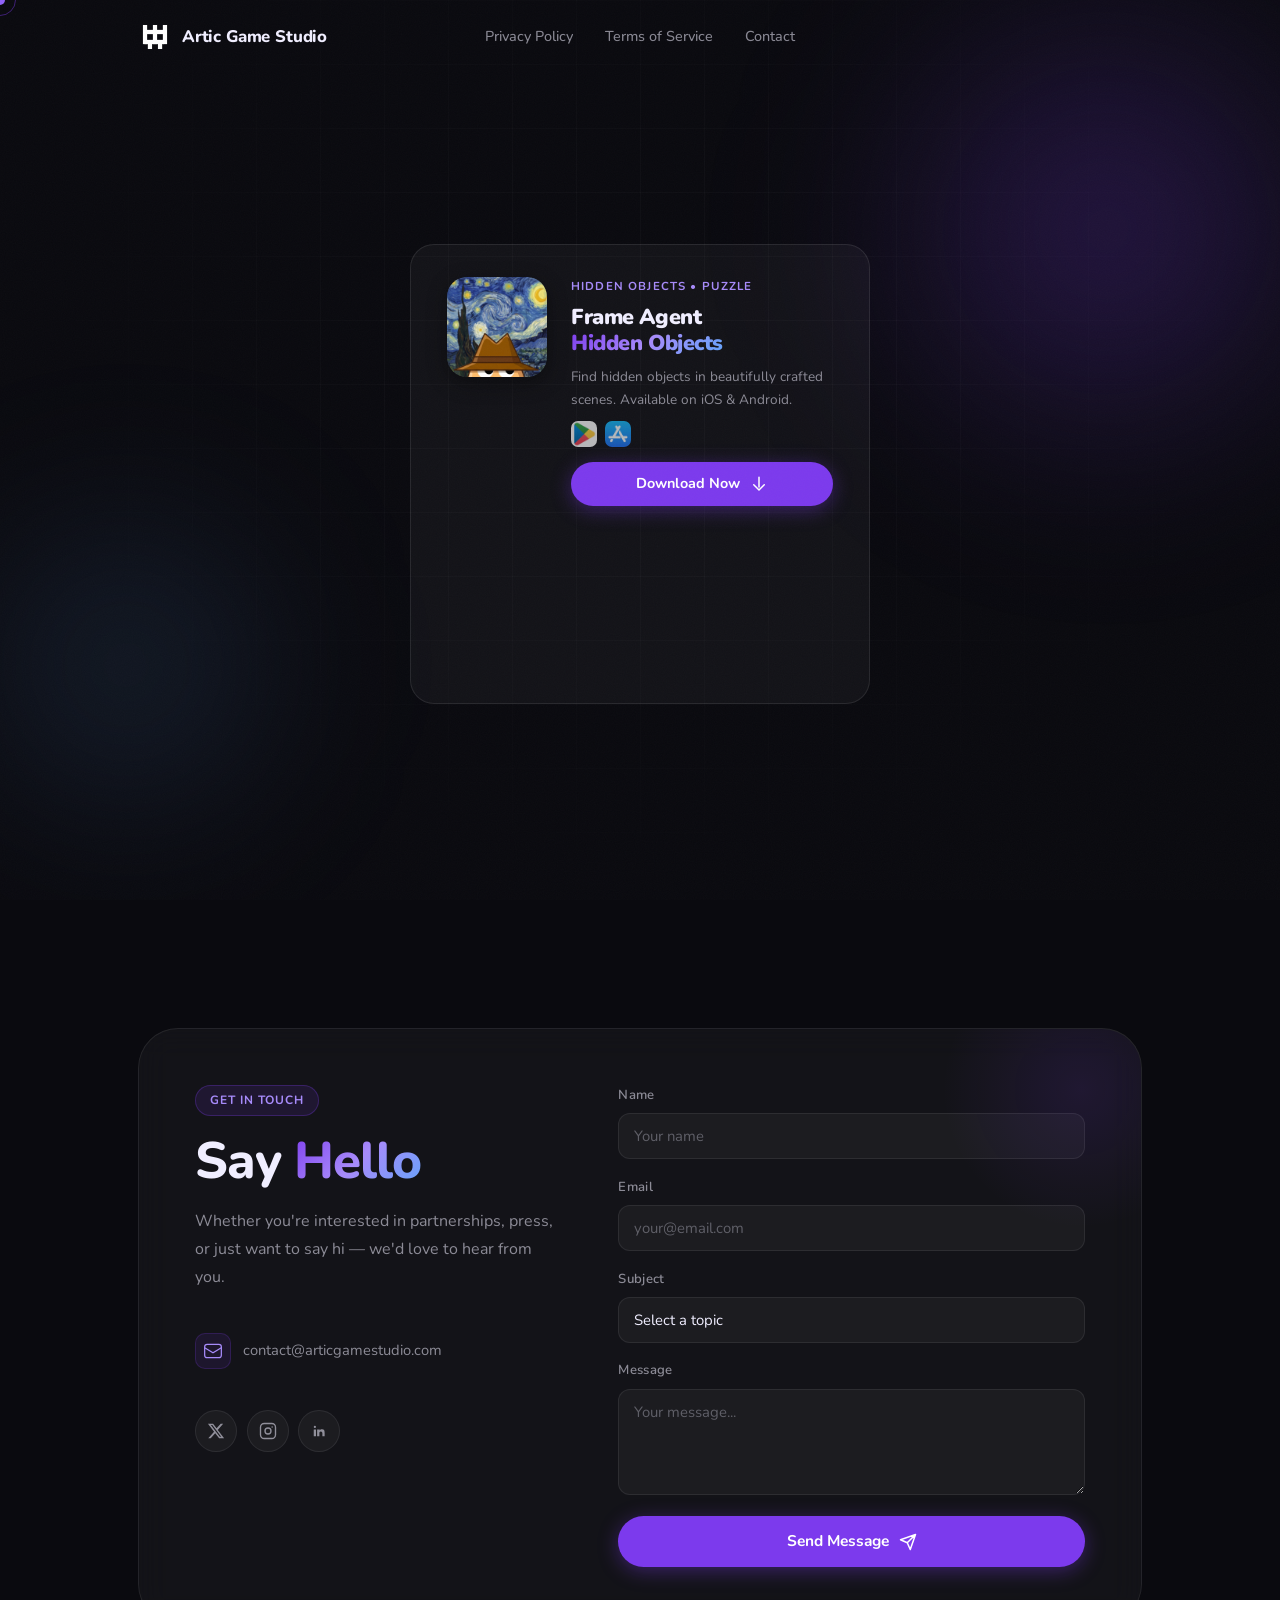
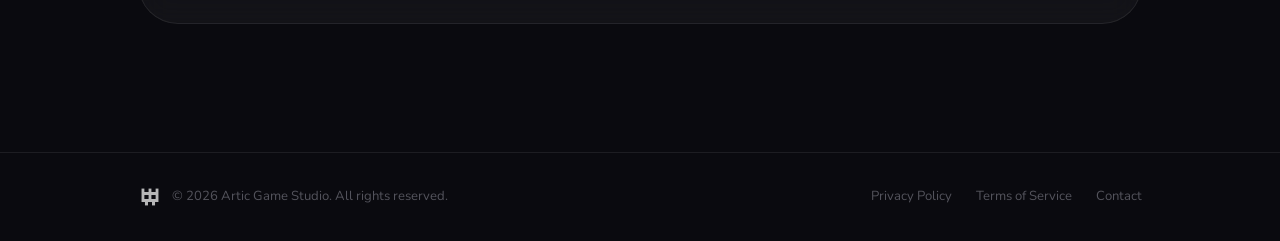
==== commit c19b6808: "feat: remove hero text, center game card in hero" ====
--- a/index.html
+++ b/index.html
@@ -40,33 +40,15 @@
     <div class="orb orb-2"></div>
     <div class="grid-lines"></div>
   </div>
-  <div class="hero-content hero-content--split">
+  <div class="hero-content hero-content--center">
 
-    <!-- Left: Studio intro -->
-    <div class="hero-left" id="hero-left">
-      <h1 class="hero-title" id="hero-title">
-        <span class="line">Artic</span>
-        <span class="line gradient-text">Game</span>
-        <span class="line">Studio.</span>
-      </h1>
-      <p class="hero-desc" id="hero-desc">
-        We are building something extraordinary. Stay tuned for our upcoming games and announcements.
-      </p>
-      <div class="hero-actions" id="hero-actions">
-        <a href="#contact" class="btn-primary" id="hero-contact-btn">
-          <span>Get in Touch</span>
-          <svg width="18" height="18" viewBox="0 0 24 24" fill="none" aria-hidden="true"><path d="M5 12H19M12 5l7 7-7 7" stroke="currentColor" stroke-width="2" stroke-linecap="round" stroke-linejoin="round"/></svg>
-        </a>
-      </div>
-    </div>
-
-    <!-- Right: Game card -->
+    <!-- Centered: Game card -->
     <div class="hero-game-card" id="hero-game-card">
       <div class="hero-game-card-inner">
         <img src="images/frameagent-icon.jpg" alt="Frame Agent: Hidden Objects" class="hero-game-icon" />
         <div class="hero-game-info">
           <div class="hero-game-tag">Hidden Objects &bull; Puzzle</div>
-          <h2 class="hero-game-title">Frame Agent<br><span class="gradient-text">Hidden Objects</span></h2>
+          <h1 class="hero-game-title">Frame Agent<br><span class="gradient-text">Hidden Objects</span></h1>
           <p class="hero-game-desc">Find hidden objects in beautifully crafted scenes. Available on iOS &amp; Android.</p>
           <div class="hero-game-badges">
             <img src="images/googleplay-badge.jpg" alt="Google Play" class="hero-game-badge-img" />
--- a/styles.css
+++ b/styles.css
@@ -237,6 +237,10 @@
   justify-content: space-between;
   gap: 3rem;
 }
+.hero-content--center {
+  align-items: center;
+  justify-content: center;
+}
 .hero-left {
   flex: 1 1 0;
   min-width: 0;
@@ -297,37 +301,40 @@
    HERO GAME CARD
    ========================================= */
 .hero-game-card {
-  flex: 0 0 340px;
-  width: 340px;
+  flex: 0 0 460px;
+  width: 460px;
   background: rgba(255,255,255,0.04);
   border: 1px solid rgba(255,255,255,0.09);
   border-radius: 24px;
-  padding: 1.75rem;
+  padding: 2rem 2.25rem;
   transition: border-color 0.3s, box-shadow 0.3s;
   opacity: 0;
   transform: translateY(20px);
-  animation: fadeUp 0.7s ease 1.1s forwards;
+  animation: fadeUp 0.7s ease 0.4s forwards;
 }
 .hero-game-card:hover {
   border-color: rgba(124,58,237,0.4);
-  box-shadow: 0 20px 60px rgba(124,58,237,0.15);
+  box-shadow: 0 20px 60px rgba(124,58,237,0.18);
 }
 .hero-game-card-inner {
   display: flex;
-  flex-direction: column;
-  gap: 1rem;
+  flex-direction: row;
+  align-items: flex-start;
+  gap: 1.5rem;
 }
 .hero-game-icon {
-  width: 80px;
-  height: 80px;
-  border-radius: 18px;
+  width: 100px;
+  height: 100px;
+  border-radius: 20px;
   object-fit: cover;
   box-shadow: 0 6px 20px rgba(0,0,0,0.4);
+  flex-shrink: 0;
 }
 .hero-game-info {
   display: flex;
   flex-direction: column;
-  gap: 0.55rem;
+  gap: 0.6rem;
+  flex: 1;
 }
 .hero-game-tag {
   font-size: 0.72rem;
@@ -338,7 +345,7 @@
 }
 .hero-game-title {
   font-family: var(--font-display);
-  font-size: 1.2rem;
+  font-size: 1.35rem;
   font-weight: 900;
   line-height: 1.2;
   letter-spacing: -0.02em;
@@ -356,7 +363,7 @@
   flex-wrap: wrap;
 }
 .hero-game-badge-img {
-  height: 28px;
+  height: 26px;
   width: auto;
   border-radius: 7px;
   opacity: 0.7;
@@ -366,27 +373,28 @@
   opacity: 1;
 }
 .hero-game-dl-btn {
-  margin-top: 0.25rem;
+  margin-top: 0.35rem;
   font-size: 0.9rem;
   padding: 0.65rem 1.2rem;
   justify-content: center;
-}
-@media (max-width: 900px) {
-  .hero-content--split {
-    flex-direction: column;
-    align-items: flex-start;
-  }
+  width: 100%;
+}
+@media (max-width: 560px) {
   .hero-game-card {
     flex: none;
     width: 100%;
-    max-width: 420px;
-  }
-}
-@media (max-width: 480px) {
-  .hero-game-card {
     max-width: 100%;
-  }
-}
+    padding: 1.5rem;
+  }
+  .hero-game-card-inner {
+    flex-direction: column;
+  }
+  .hero-game-icon {
+    width: 72px;
+    height: 72px;
+  }
+}
+
 
 
 /* =========================================
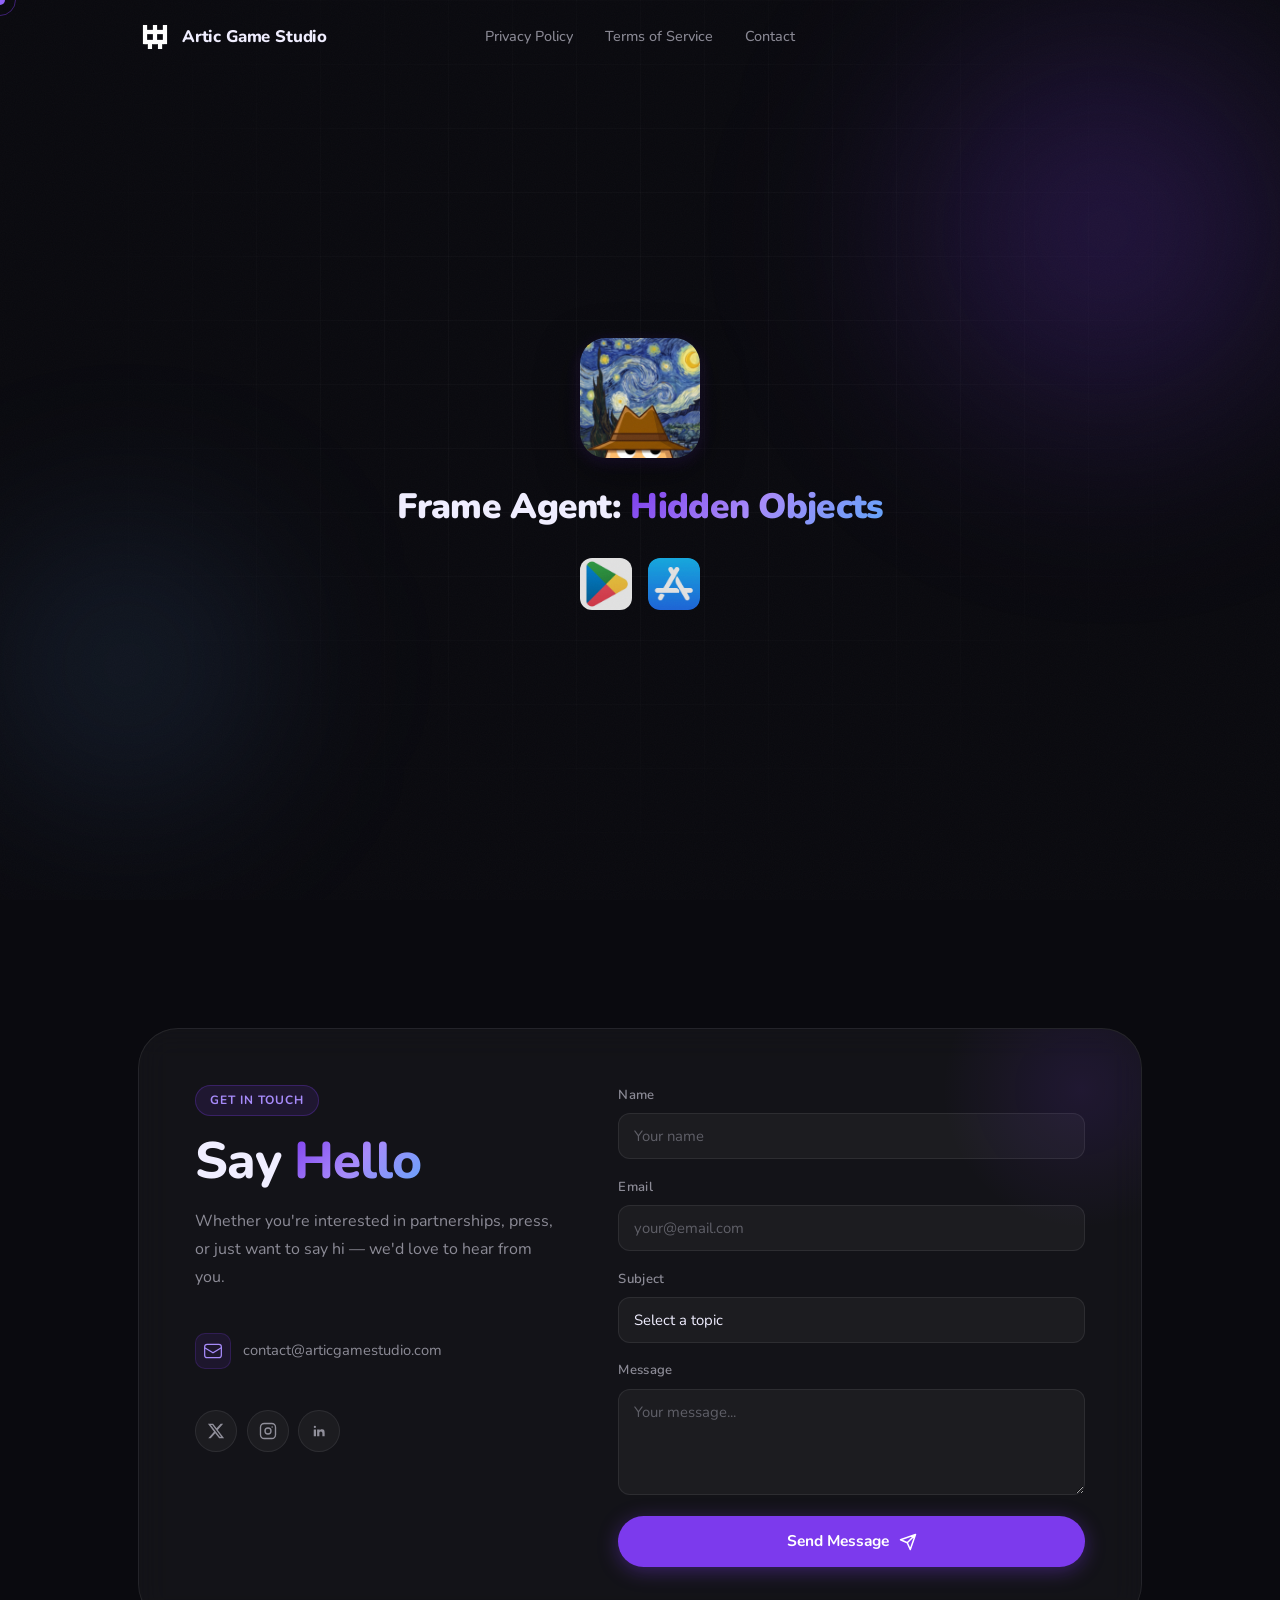
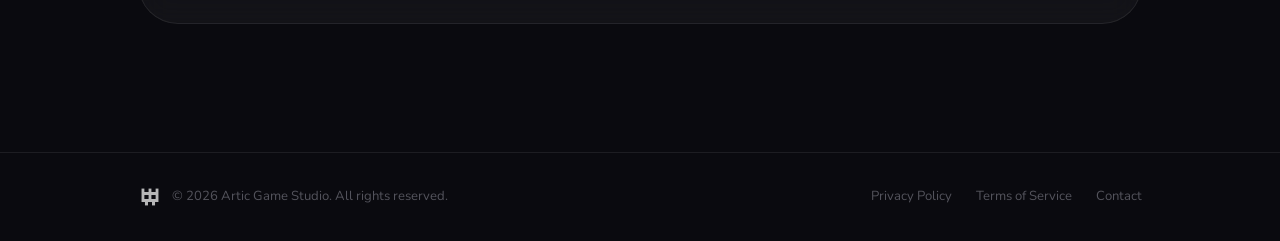
==== commit 5dd38783: "feat: simplify hero to icon + game title + store badges" ====
--- a/index.html
+++ b/index.html
@@ -42,23 +42,16 @@
   </div>
   <div class="hero-content hero-content--center">
 
-    <!-- Centered: Game card -->
-    <div class="hero-game-card" id="hero-game-card">
-      <div class="hero-game-card-inner">
-        <img src="images/frameagent-icon.jpg" alt="Frame Agent: Hidden Objects" class="hero-game-icon" />
-        <div class="hero-game-info">
-          <div class="hero-game-tag">Hidden Objects &bull; Puzzle</div>
-          <h1 class="hero-game-title">Frame Agent<br><span class="gradient-text">Hidden Objects</span></h1>
-          <p class="hero-game-desc">Find hidden objects in beautifully crafted scenes. Available on iOS &amp; Android.</p>
-          <div class="hero-game-badges">
-            <img src="images/googleplay-badge.jpg" alt="Google Play" class="hero-game-badge-img" />
-            <img src="images/appstore-badge.png" alt="App Store" class="hero-game-badge-img" />
-          </div>
-          <a href="frameagentstores.html" class="btn-primary hero-game-dl-btn" id="hero-game-download-btn">
-            <span>Download Now</span>
-            <svg width="18" height="18" viewBox="0 0 24 24" fill="none" aria-hidden="true"><path d="M12 3v13M5 13l7 7 7-7" stroke="currentColor" stroke-width="2" stroke-linecap="round" stroke-linejoin="round"/></svg>
-          </a>
-        </div>
+    <div class="hero-simple" id="hero-simple">
+      <img src="images/frameagent-icon.jpg" alt="Frame Agent: Hidden Objects" class="hero-simple-icon" />
+      <h1 class="hero-simple-title">Frame Agent: <span class="gradient-text">Hidden Objects</span></h1>
+      <div class="hero-simple-badges">
+        <a href="frameagentstores.html" id="hs-googleplay" class="hero-simple-badge" aria-label="Get it on Google Play">
+          <img src="images/googleplay-badge.jpg" alt="Get it on Google Play" />
+        </a>
+        <a href="frameagentstores.html" id="hs-appstore" class="hero-simple-badge" aria-label="Download on the App Store">
+          <img src="images/appstore-badge.png" alt="Download on the App Store" />
+        </a>
       </div>
     </div>
 
--- a/styles.css
+++ b/styles.css
@@ -300,6 +300,64 @@
 /* =========================================
    HERO GAME CARD
    ========================================= */
+
+/* =========================================
+   HERO SIMPLE (logo + title + store badges)
+   ========================================= */
+.hero-simple {
+  display: flex;
+  flex-direction: column;
+  align-items: center;
+  gap: 1.25rem;
+  text-align: center;
+  opacity: 0;
+  transform: translateY(20px);
+  animation: fadeUp 0.7s ease 0.3s forwards;
+}
+.hero-simple-icon {
+  width: 120px;
+  height: 120px;
+  border-radius: 26px;
+  object-fit: cover;
+  box-shadow: 0 12px 40px rgba(0,0,0,0.5), 0 4px 16px rgba(124,58,237,0.2);
+}
+.hero-simple-title {
+  font-family: var(--font-display);
+  font-size: clamp(1.5rem, 4vw, 2.2rem);
+  font-weight: 900;
+  letter-spacing: -0.02em;
+  color: var(--text-primary);
+}
+.hero-simple-badges {
+  display: flex;
+  align-items: center;
+  justify-content: center;
+  gap: 1rem;
+  flex-wrap: wrap;
+  margin-top: 0.25rem;
+}
+.hero-simple-badge {
+  display: block;
+  border-radius: 12px;
+  overflow: hidden;
+  transition: transform 0.25s ease, box-shadow 0.25s ease, opacity 0.25s ease;
+  opacity: 0.88;
+}
+.hero-simple-badge img {
+  height: 52px;
+  width: auto;
+  display: block;
+}
+.hero-simple-badge:hover {
+  opacity: 1;
+  transform: translateY(-4px);
+  box-shadow: 0 12px 32px rgba(124,58,237,0.28);
+}
+@media (max-width: 480px) {
+  .hero-simple-icon { width: 90px; height: 90px; }
+  .hero-simple-badge img { height: 44px; }
+}
+
 .hero-game-card {
   flex: 0 0 460px;
   width: 460px;
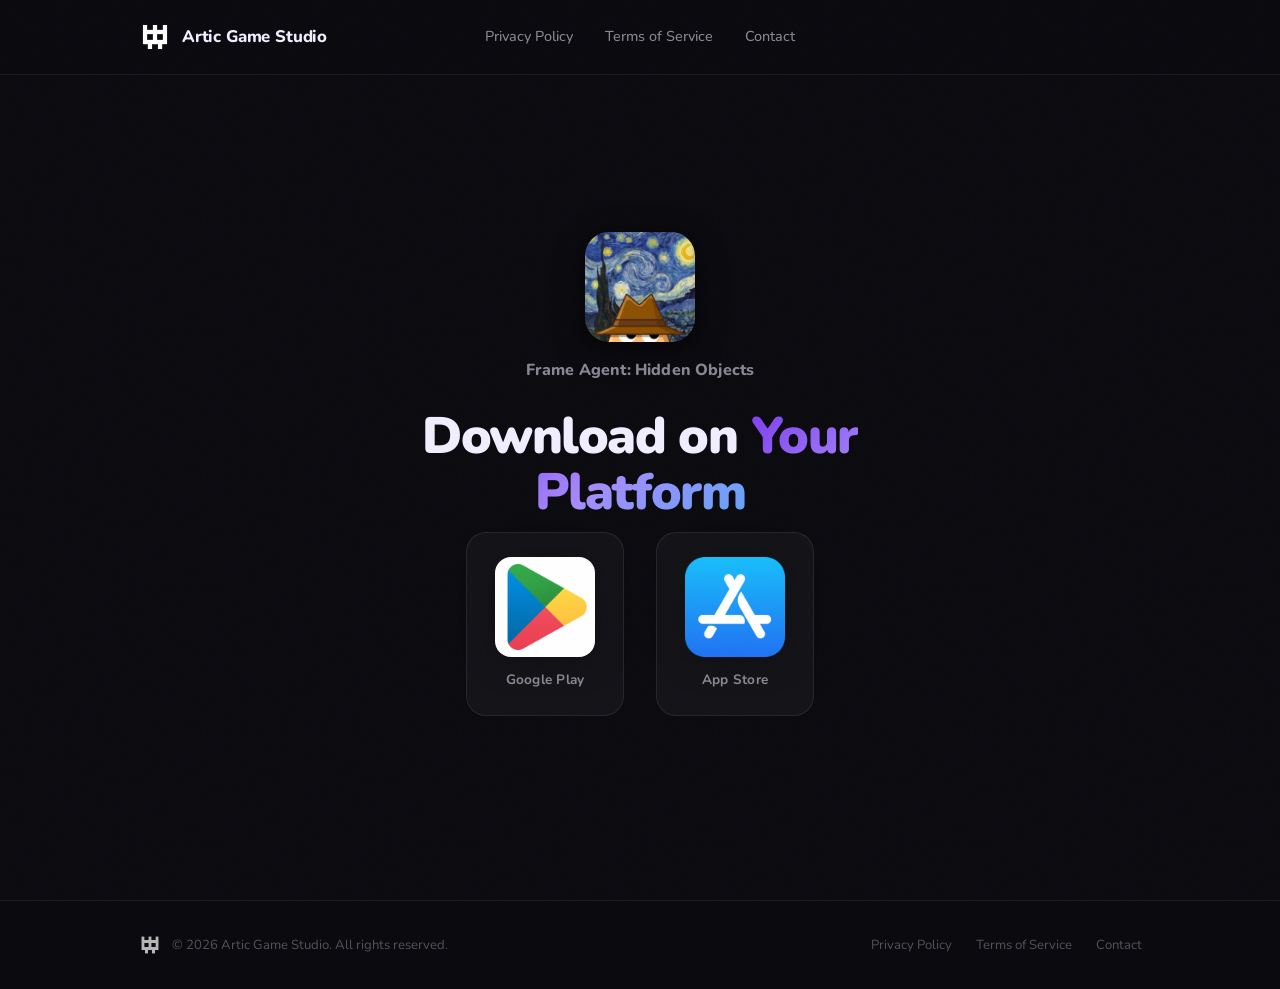
==== commit 2a9ad2a2: "feat: replace index.html with frameagentstores.html content" ====
--- a/index.html
+++ b/index.html
@@ -2,147 +2,224 @@
 <html lang="en">
 <head>
   <meta charset="UTF-8" />
-  <meta name="viewport" content="width=device-width, initial-scale=1.0, maximum-scale=1.0" />
-  <meta name="description" content="Artic Game Studio — Mobile gaming studio. Get in touch with us." />
-  <meta name="theme-color" content="#0a0a0f" />
-  <title>Artic Game Studio</title>
+  <meta name="viewport" content="width=device-width, initial-scale=1.0" />
+  <meta name="description" content="Download Frame Agent — Hidden Objects on Google Play and App Store. Available on Android and iOS." />
+  <title>Download Frame Agent — Artic Game Studio</title>
   <link rel="icon" type="image/svg+xml" href="logo.svg" />
   <link rel="preconnect" href="https://fonts.googleapis.com" />
   <link rel="preconnect" href="https://fonts.gstatic.com" crossorigin />
   <link href="https://fonts.googleapis.com/css2?family=Nunito:wght@400;500;600;700;800;900&display=swap" rel="stylesheet" />
   <link rel="stylesheet" href="styles.css" />
+  <style>
+    .stores-page {
+      min-height: 100vh;
+      display: flex;
+      align-items: center;
+      justify-content: center;
+      padding: 7rem 1.5rem 4rem;
+    }
+    .stores-inner {
+      text-align: center;
+      max-width: 640px;
+      width: 100%;
+    }
+    .stores-eyebrow {
+      display: inline-flex;
+      align-items: center;
+      gap: 0.5rem;
+      background: rgba(124, 58, 237, 0.12);
+      border: 1px solid rgba(124, 58, 237, 0.28);
+      border-radius: 999px;
+      padding: 0.35rem 1rem;
+      font-size: 0.78rem;
+      font-weight: 700;
+      color: var(--purple-400);
+      letter-spacing: 0.06em;
+      text-transform: uppercase;
+      margin-bottom: 1.25rem;
+    }
+    .stores-inner h1 {
+      font-family: var(--font-display);
+      font-size: clamp(2rem, 6vw, 3.2rem);
+      font-weight: 900;
+      letter-spacing: -0.03em;
+      line-height: 1.1;
+      margin-bottom: 0.75rem;
+    }
+    .stores-inner p.sub {
+      color: var(--text-muted);
+      font-size: 1rem;
+      line-height: 1.6;
+      margin-bottom: 3rem;
+    }
+    /* Desktop: side-by-side */
+    .store-badges {
+      display: flex;
+      flex-direction: row;
+      align-items: center;
+      justify-content: center;
+      gap: 2rem;
+      flex-wrap: wrap;
+    }
+    .store-badge-link {
+      display: flex;
+      flex-direction: column;
+      align-items: center;
+      gap: 0.75rem;
+      text-decoration: none;
+      border-radius: 20px;
+      padding: 1.5rem 1.75rem;
+      background: rgba(255, 255, 255, 0.04);
+      border: 1px solid rgba(255, 255, 255, 0.08);
+      transition: transform 0.25s ease, background 0.25s ease, border-color 0.25s ease, box-shadow 0.25s ease;
+      cursor: pointer;
+    }
+    .store-badge-link:hover {
+      transform: translateY(-6px) scale(1.03);
+      background: rgba(255, 255, 255, 0.08);
+      border-color: rgba(124, 58, 237, 0.4);
+      box-shadow: 0 20px 60px rgba(124, 58, 237, 0.18), 0 4px 20px rgba(0, 0, 0, 0.3);
+    }
+    .store-badge-link:active {
+      transform: translateY(-2px) scale(0.99);
+    }
+    .store-badge-link img {
+      width: 100px;
+      height: 100px;
+      object-fit: contain;
+      border-radius: 16px;
+      display: block;
+      filter: drop-shadow(0 4px 16px rgba(0, 0, 0, 0.25));
+      transition: filter 0.25s ease;
+    }
+    .store-badge-link:hover img {
+      filter: drop-shadow(0 8px 24px rgba(0, 0, 0, 0.4));
+    }
+    .store-badge-label {
+      font-size: 0.85rem;
+      font-weight: 700;
+      color: var(--text-secondary);
+      letter-spacing: 0.02em;
+      transition: color 0.25s ease;
+    }
+    .store-badge-link:hover .store-badge-label {
+      color: var(--text-primary);
+    }
+    /* Game icon header */
+    .game-icon-wrap {
+      display: flex;
+      flex-direction: column;
+      align-items: center;
+      gap: 1rem;
+      margin-bottom: 1.5rem;
+    }
+    .game-icon {
+      width: 110px;
+      height: 110px;
+      border-radius: 24px;
+      object-fit: cover;
+      box-shadow: 0 8px 32px rgba(0,0,0,0.45), 0 2px 8px rgba(0,0,0,0.3);
+    }
+    .game-icon-title {
+      font-family: var(--font-display);
+      font-size: 1rem;
+      font-weight: 800;
+      color: var(--text-secondary);
+      letter-spacing: 0.01em;
+    }
+    /* Mobile: stack vertically */
+    @media (max-width: 560px) {
+      .store-badges {
+        flex-direction: column;
+        gap: 1.25rem;
+      }
+      .store-badge-link {
+        width: 100%;
+        max-width: 260px;
+        flex-direction: row;
+        justify-content: center;
+        gap: 1rem;
+        padding: 1.1rem 1.5rem;
+      }
+      .store-badge-link img {
+        width: 56px;
+        height: 56px;
+      }
+      .store-badge-label {
+        font-size: 1rem;
+      }
+    }
+  </style>
 </head>
-<body>
-
+<body class="loaded">
 <div class="noise-overlay" aria-hidden="true"></div>
-<div class="custom-cursor" id="cursor" aria-hidden="true"></div>
-<div class="custom-cursor-follower" id="cursorFollower" aria-hidden="true"></div>
-
-<!-- NAV -->
-<nav class="nav" id="nav" role="navigation" aria-label="Main navigation">
+
+<nav class="nav scrolled" role="navigation" aria-label="Main navigation">
   <div class="nav-inner">
-    <a href="#" class="nav-logo" aria-label="Artic Game Studio">
+    <a href="index.html" class="nav-logo" aria-label="Artic Game Studio">
       <img src="logo.svg" alt="Artic Game Studio Logo" class="nav-logo-img" />
       <span class="nav-logo-text">Artic Game Studio</span>
     </a>
     <div class="nav-center">
-      <a href="privacy.html" class="nav-link" id="nav-privacy-link">Privacy Policy</a>
-      <a href="terms.html" class="nav-link" id="nav-terms-link">Terms of Service</a>
-      <a href="#contact" class="nav-link" id="nav-contact-link">Contact</a>
+      <a href="privacy.html" class="nav-link" id="nav-priv">Privacy Policy</a>
+      <a href="terms.html" class="nav-link" id="nav-terms">Terms of Service</a>
+      <a href="index.html#contact" class="nav-link" id="nav-contact">Contact</a>
     </div>
   </div>
 </nav>
 
-<!-- HERO -->
-<section class="hero" id="hero" aria-label="Hero">
-  <div class="hero-bg" aria-hidden="true">
-    <div class="orb orb-1"></div>
-    <div class="orb orb-2"></div>
-    <div class="grid-lines"></div>
+<main class="stores-page">
+  <div class="stores-inner">
+    <div class="game-icon-wrap">
+      <img src="images/frameagent-icon.jpg" alt="Frame Agent: Hidden Objects" class="game-icon" />
+      <span class="game-icon-title">Frame Agent: Hidden Objects</span>
+    </div>
+
+    <h1>Download on <span class="gradient-text">Your Platform</span></h1>
+    <div class="store-badges">
+      <!-- Google Play -->
+      <a
+        id="store-googleplay"
+        class="store-badge-link"
+        href="https://play.google.com/store/apps/details?id=com.articgamestudio.frameagent"
+        target="_blank"
+        rel="noopener noreferrer"
+        aria-label="Get Frame Agent on Google Play"
+      >
+        <img src="images/googleplay-badge.jpg" alt="Google Play" />
+        <span class="store-badge-label">Google Play</span>
+      </a>
+
+      <!-- App Store -->
+      <a
+        id="store-appstore"
+        class="store-badge-link"
+        href="https://apps.apple.com/app/frame-agent-hidden-objects/id6814467983"
+        target="_blank"
+        rel="noopener noreferrer"
+        aria-label="Get Frame Agent on App Store"
+      >
+        <img src="images/appstore-badge.png" alt="App Store" />
+        <span class="store-badge-label">App Store</span>
+      </a>
+    </div>
   </div>
-  <div class="hero-content hero-content--center">
-
-    <div class="hero-simple" id="hero-simple">
-      <img src="images/frameagent-icon.jpg" alt="Frame Agent: Hidden Objects" class="hero-simple-icon" />
-      <h1 class="hero-simple-title">Frame Agent: <span class="gradient-text">Hidden Objects</span></h1>
-      <div class="hero-simple-badges">
-        <a href="frameagentstores.html" id="hs-googleplay" class="hero-simple-badge" aria-label="Get it on Google Play">
-          <img src="images/googleplay-badge.jpg" alt="Get it on Google Play" />
-        </a>
-        <a href="frameagentstores.html" id="hs-appstore" class="hero-simple-badge" aria-label="Download on the App Store">
-          <img src="images/appstore-badge.png" alt="Download on the App Store" />
-        </a>
-      </div>
-    </div>
-
-  </div>
-</section>
-
-
-<!-- CONTACT -->
-<section class="contact-section" id="contact" aria-label="Contact">
-  <div class="container">
-    <div class="contact-glass reveal">
-      <div class="contact-left">
-        <div class="section-tag">Get in Touch</div>
-        <h2 class="section-title">Say <span class="gradient-text">Hello</span></h2>
-        <p class="contact-desc">
-          Whether you're interested in partnerships, press, or just want to say hi — we'd love to hear from you.
-        </p>
-        <div class="contact-info">
-          <a class="contact-item" href="mailto:contact@articgamestudio.com" id="contact-email">
-            <span class="contact-icon" aria-hidden="true">
-              <svg width="20" height="20" viewBox="0 0 24 24" fill="none"><rect x="2" y="4" width="20" height="16" rx="3" stroke="currentColor" stroke-width="1.5"/><path d="M2 8l10 6 10-6" stroke="currentColor" stroke-width="1.5" stroke-linecap="round"/></svg>
-            </span>
-            contact@articgamestudio.com
-          </a>
-
-        </div>
-        <div class="social-links">
-          <a href="#" class="social-btn" id="social-twitter" aria-label="X / Twitter">
-            <svg width="18" height="18" viewBox="0 0 24 24" fill="currentColor"><path d="M18.244 2.25h3.308l-7.227 8.26 8.502 11.24H16.17l-5.214-6.817L4.99 21.75H1.68l7.73-8.835L1.254 2.25H8.08l4.713 6.231zm-1.161 17.52h1.833L7.084 4.126H5.117z"/></svg>
-          </a>
-          <a href="#" class="social-btn" id="social-instagram" aria-label="Instagram">
-            <svg width="18" height="18" viewBox="0 0 24 24" fill="none" stroke="currentColor" stroke-width="1.8"><rect x="2" y="2" width="20" height="20" rx="5"/><circle cx="12" cy="12" r="4"/><circle cx="17.5" cy="6.5" r="1" fill="currentColor" stroke="none"/></svg>
-          </a>
-          <a href="#" class="social-btn" id="social-linkedin" aria-label="LinkedIn">
-            <svg width="18" height="18" viewBox="0 0 24 24" fill="currentColor"><path d="M6.5 8a1.5 1.5 0 100-3 1.5 1.5 0 000 3zM5 10h3v9H5v-9zm5.5 0H13v1.3c.4-.7 1.4-1.5 3-1.5 3.2 0 3.5 2.1 3.5 4.8V19h-3v-4c0-1-.4-2.5-2-2.5-1.8 0-2 1.4-2 2.4V19h-3v-9z"/></svg>
-          </a>
-        </div>
-      </div>
-
-      <form class="contact-form" id="contactForm" novalidate>
-        <div class="form-group">
-          <label for="form-name">Name</label>
-          <input type="text" id="form-name" name="name" placeholder="Your name" autocomplete="name" required />
-        </div>
-        <div class="form-group">
-          <label for="form-email">Email</label>
-          <input type="email" id="form-email" name="email" placeholder="your@email.com" autocomplete="email" required />
-        </div>
-        <div class="form-group">
-          <label for="form-subject">Subject</label>
-          <select id="form-subject" name="subject" required>
-            <option value="">Select a topic</option>
-            <option value="partnership">Partnership</option>
-            <option value="press">Press & Media</option>
-            <option value="careers">Careers</option>
-            <option value="other">Other</option>
-          </select>
-        </div>
-        <div class="form-group">
-          <label for="form-message">Message</label>
-          <textarea id="form-message" name="message" rows="4" placeholder="Your message..." required></textarea>
-        </div>
-        <button type="submit" class="btn-primary form-submit" id="form-submit-btn">
-          <span>Send Message</span>
-          <svg width="18" height="18" viewBox="0 0 24 24" fill="none" aria-hidden="true"><path d="M22 2L11 13M22 2L15 22l-4-9-9-4 20-7z" stroke="currentColor" stroke-width="2" stroke-linecap="round" stroke-linejoin="round"/></svg>
-        </button>
-        <div class="form-success" id="formSuccess" aria-live="polite" role="status">
-          ✅ Message sent! We'll get back to you shortly.
-        </div>
-      </form>
-    </div>
-  </div>
-</section>
-
-<!-- FOOTER -->
+</main>
+
 <footer class="footer" role="contentinfo">
   <div class="container">
     <div class="footer-inner">
       <div class="footer-brand">
         <img src="logo.svg" alt="" class="footer-logo-img" aria-hidden="true" />
-        <span>© 2026 Artic Game Studio. All rights reserved.</span>
+        <span>&copy; 2026 Artic Game Studio. All rights reserved.</span>
       </div>
       <div class="footer-links">
-        <a href="privacy.html" id="footer-privacy">Privacy Policy</a>
-        <a href="terms.html" id="footer-terms">Terms of Service</a>
-        <a href="#contact" id="footer-contact">Contact</a>
+        <a href="privacy.html" id="fas-footer-privacy">Privacy Policy</a>
+        <a href="terms.html" id="fas-footer-terms">Terms of Service</a>
+        <a href="index.html#contact" id="fas-footer-contact">Contact</a>
       </div>
     </div>
   </div>
 </footer>
-
-<script src="app.js"></script>
 </body>
 </html>
